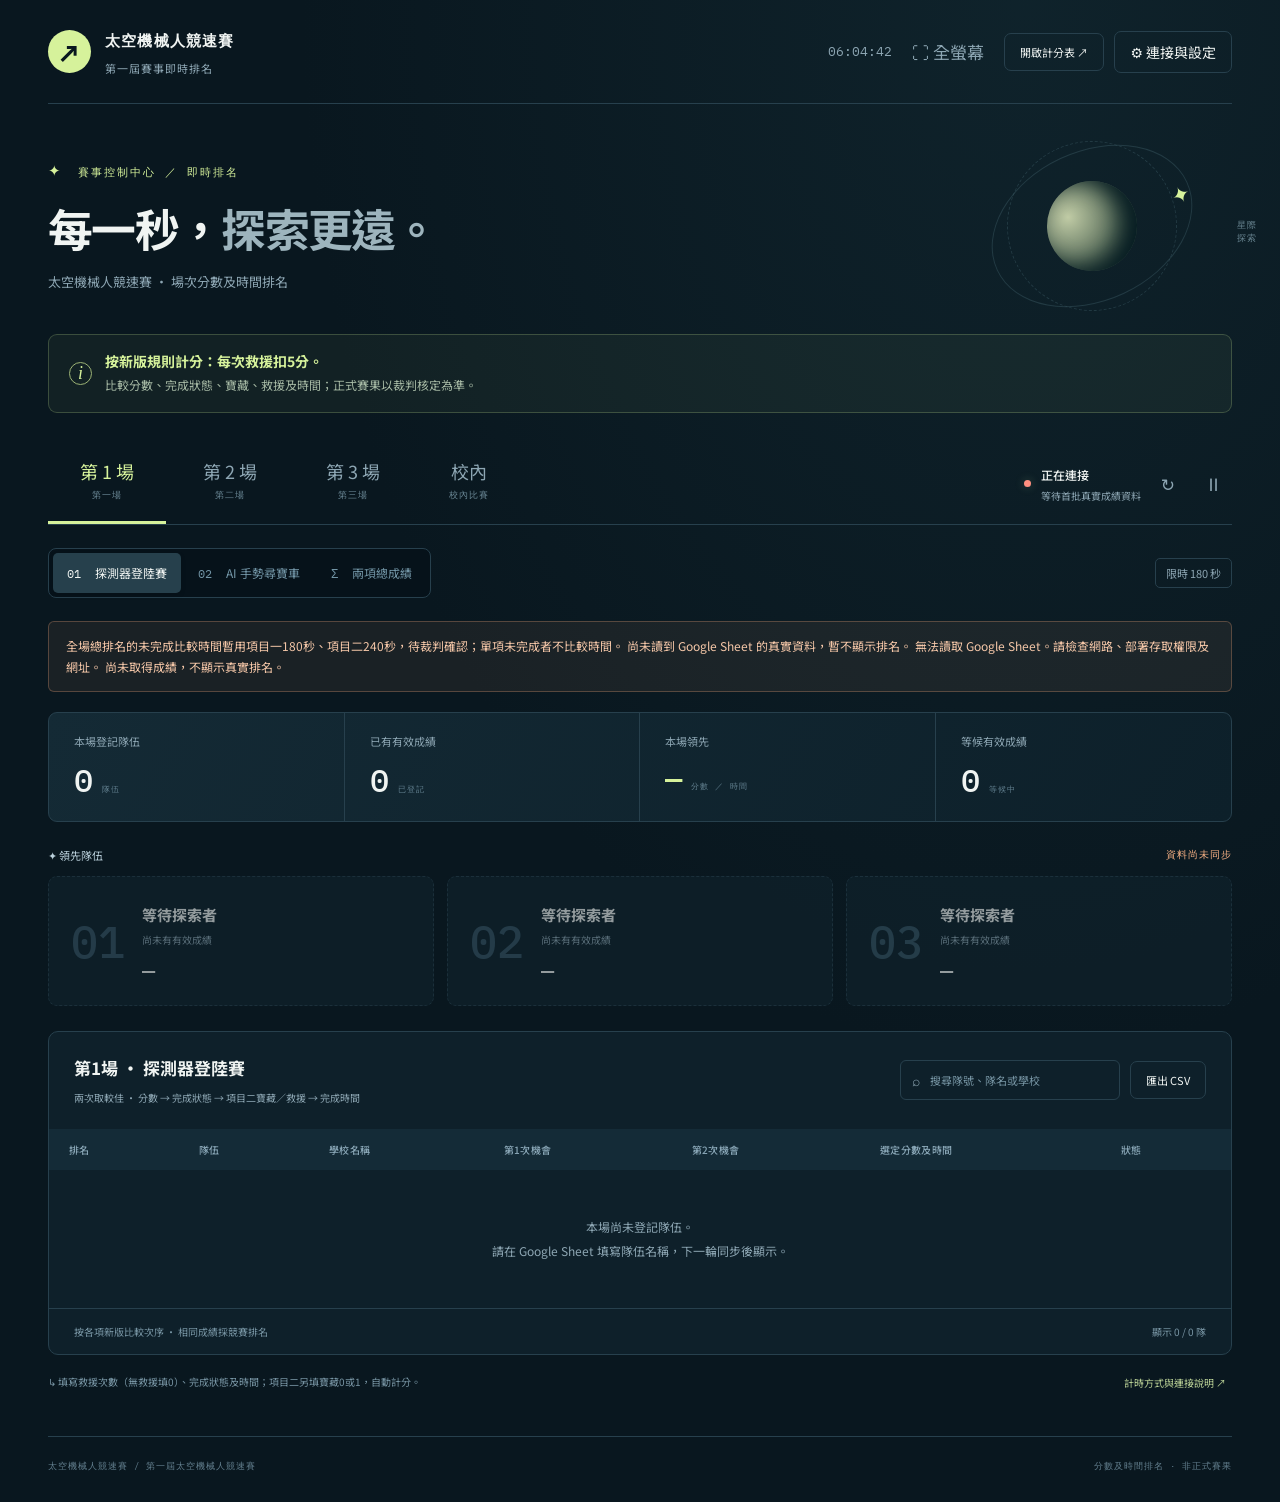
==== index.html @ 84f4c225 "修復即時成績連接，設定預設資料來源並顯示學校名稱" ====
<!doctype html><html lang="zh-Hant"><head><meta charset="utf-8"><meta name="viewport" content="width=device-width,initial-scale=1"><meta name="theme-color" content="#09171f"><title>太空機械人競速賽｜即時排名</title><meta name="description" content="第一屆太空機械人競速賽三場及校內即時分數及時間排名看板"><link rel="stylesheet" href="style.css?v=20261104-connected"></head><body>
<div class="shell"><header><a class="brand" href="./" aria-label="返回排名首頁"><span class="mark">↗</span><span>太空機械人競速賽<span class="brand-sub">第一屆賽事即時排名</span></span></a><div class="header-actions"><span id="clock"></span><button id="screen" class="icon-btn">⛶ <span>全螢幕</span></button><a class="outline sheet-link" href="https://docs.google.com/spreadsheets/d/1CsbL8KaRxxKcpNYNvPu61NqI5TOOxrXyl9O6uSXLTLI/edit" target="_blank" rel="noopener">開啟計分表 ↗</a><button id="settingsBtn" class="outline">⚙ 連接與設定</button></div></header>
<main><div class="intro"><div><div class="eyebrow"><span class="tiny-star">✦</span> 賽事控制中心 ／ 即時排名</div><h1>每一秒，<span>探索更遠。</span></h1><p>太空機械人競速賽 · 場次分數及時間排名</p></div><div class="orbit" aria-hidden="true"><div class="planet"></div><span class="satellite">✦</span><small>星際<br>探索</small></div></div>
<div class="disclaimer"><span class="info-icon">i</span><div><strong>按新版規則計分：每次救援扣5分。</strong><span>比較分數、完成狀態、寶藏、救援及時間；正式賽果以裁判核定為準。</span></div></div>
<div class="controlbar"><nav class="session-tabs" aria-label="選擇場次"><button data-session="1" class="active">第 1 場<span>第一場</span></button><button data-session="2">第 2 場<span>第二場</span></button><button data-session="3">第 3 場<span>第三場</span></button><button data-session="4">校內<span>校內比賽</span></button></nav><div class="connection"><span id="statusDot" class="dot demo"></span><div><strong id="statusText">示範模式</strong><small id="updatedText">示範資料，尚未連接 Google Sheet</small></div><button id="refresh" class="icon-btn" title="立即同步">↻</button><button id="pause" class="icon-btn" aria-label="暫停自動同步">Ⅱ</button></div></div>
<div class="eventbar"><nav class="event-tabs" aria-label="選擇項目"><button data-event="one" class="active">01 <span>探測器登陸賽</span></button><button data-event="two">02 <span>AI 手勢尋寶車</span></button><button data-event="total">Σ <span>兩項總成績</span></button></nav><span id="limitTag" class="limit">限時 180 秒</span></div>
<div id="liveMessage" class="message" role="status" aria-live="polite"></div>
<section class="stats" aria-label="場次概況"><div><small>本場登記隊伍</small><strong id="statTeams">—</strong><span>隊伍</span></div><div><small>已有有效成績</small><strong id="statFinished">—</strong><span>已登記</span></div><div><small>本場領先</small><strong id="statBest">—</strong><span>分數 ／ 時間</span></div><div><small>等候有效成績</small><strong id="statWaiting">—</strong><span>等候中</span></div></section>
<section class="leader-section"><div class="section-label"><span>✦ 領先隊伍</span><span id="modeBadge">示範資料</span></div><div id="leaders" class="leaders"></div></section>
<section class="board"><div class="board-head"><div><h2 id="boardTitle">第1場 · 分數及時間排名</h2><span id="rankingRule">每項取較佳成績 · 分數高優先，同分時間短優先</span></div><div class="table-actions"><label class="search"><span>⌕</span><input id="search" placeholder="搜尋隊號、隊名或學校" aria-label="搜尋隊伍"></label><button id="export" class="outline">匯出 CSV</button></div></div><div class="table-wrap"><table><thead id="thead"></thead><tbody id="tbody"></tbody></table></div><div class="board-foot"><span>按各項新版比較次序 · 相同成績採競賽排名</span><span id="rowCount"></span></div></section>
<div class="bottom-note"><span>↳ 填寫救援次數（無救援填0）、完成狀態及時間；項目二另填寶藏0或1，自動計分。</span><button id="howBtn">計時方式與連接說明 ↗</button></div>
</main><footer><span>太空機械人競速賽 / 第一屆太空機械人競速賽</span><span id="footerMode">示範資料 · 非正式賽果</span></footer></div>
<dialog id="settings"><div class="modal-head"><div><div class="eyebrow">資料連接</div><h2>連接你的 Google Sheet</h2></div><button id="closeSettings" class="icon-btn" aria-label="關閉">✕</button></div><p class="modal-intro">計分員只需在試算表輸入，排名頁會自動讀取。第1至3場及校內各有30個隊位，支援兩項各兩次機會。</p>
<ol class="setup-steps"><li><strong>同一份計分表，四個分頁</strong><p>「第1場」「第2場」「第3場」「校內」各有30個隊位，並附「使用說明」。點下方連結開啟計分表，再選「擴充功能 → Apps Script」，貼上以下已設定好來源的程式並儲存。<strong>現有三場資料保留；「校內」工作表已建立。更新程式後，請在「部署 → 管理部署」編輯現有部署，選新版本並部署，保留原有 /exec 網址。</strong></p><a href="https://docs.google.com/spreadsheets/d/1CsbL8KaRxxKcpNYNvPu61NqI5TOOxrXyl9O6uSXLTLI/edit" target="_blank" rel="noopener" class="text-link">開啟 Google 計分表 ↗</a>　<a href="Code.gs" download class="text-link">下載已填妥程式 Code.gs ↓</a> <button id="copyCode" class="text-link">複製程式</button></li><li><strong>部署 Google Apps Script</strong><p>選「部署 → 新增部署作業 → 網頁應用程式」；執行身分選「我」，存取權選「所有人」。複製以 <code>/exec</code> 結尾的網址。學校帳戶若禁止此權限，須先由管理員開放或改用大會允許的帳戶。</p><p class="privacy">此唯讀端點會輸出隊號、隊名及成績。只在專用表格存放可展示的賽事資料；不用公開試算表的編輯權限。</p></li><li><strong>貼上網址並連接</strong><form id="connectForm"><label for="endpoint">Apps Script 網頁應用程式網址</label><input type="url" id="endpoint" placeholder="https://script.google.com/macros/s/…/exec" required><div class="form-row"><label>自動同步間隔 <select id="interval"><option value="5">5秒</option><option value="10">10秒</option><option value="15">15秒</option><option value="30">30秒</option></select></label><button class="primary" id="connectBtn" type="submit">連接並讀取資料 ↗</button></div></form><p id="connectStatus" role="status"></p></li></ol>
<details open><summary>計分員怎樣填寫？</summary><p>每列一隊，輸入「隊伍名稱」才會顯示。每項每次填分數、時間、狀態。時間輸入 <code>1:23.45</code> 或總秒數 <code>83.45</code>，也接受 <code>1:23:45</code>（最後兩位為百分秒）。請保留時間欄的純文字格式。</p><p>每次機會的欄位已放在一起：項目一「分數（自動）、時間、救援次數、狀態」；項目二「分數（自動）、時間、救援次數、寶藏0或1、狀態」。無救援填0。兩次機會各自一組，分數自動扣除每次救援5分。學校名稱在C欄輸入；舊分數保留於隱藏欄供核對。新版限時為180／240秒。未完成的全場比較時間暫用限時，待裁判確認。</p><p>同步採定時讀取，並非逐字即時推送；正常於下一輪讀取後更新，實際延遲受 Google、網路及配額影響。斷線會保留上次資料並顯示警告。修改 Apps Script 後須更新部署版本。</p></details>
<div class="modal-bottom"><button id="demo" class="outline">切換示範資料</button><button id="copyLink" class="outline">複製帶資料來源的看板連結</button><a href="setup-guide.txt" download class="text-link">下載完整設定說明 ↓</a></div><p class="small">連接設定保存在此瀏覽器；要在另一電腦顯示相同來源，請複製看板連結。網站瀏覽權限依 GitHub Pages 設定；計分表編輯權限另外管理。</p></dialog>
<script type="module" src="app.js?v=20261104-connected"></script></body></html>
---- style.css ----
@import url('https://fonts.googleapis.com/css2?family=IBM+Plex+Mono:wght@400;500;600&family=Noto+Sans+TC:wght@400;500;600;700;800&display=swap');
:root{--bg:#09171f;--panel:#10232d;--line:#27404d;--muted:#8da6b3;--text:#f0f4f2;--lime:#d6f29b;--orange:#f7b184;--mono:'IBM Plex Mono',monospace;--sans:'Noto Sans TC',system-ui,sans-serif}*{box-sizing:border-box}body{margin:0;background:var(--bg);color:var(--text);font:14px var(--sans);background-image:radial-gradient(ellipse at 80% 0,#16303977,transparent 50%)}button,input,select{font:inherit}button,a,input,summary,select{touch-action:manipulation}button,a{transition:.18s}button{cursor:pointer}button:focus-visible,a:focus-visible,input:focus-visible,summary:focus-visible,select:focus-visible{outline:2px solid var(--lime);outline-offset:4px}button:disabled{opacity:.5;cursor:wait}button{border:0;color:inherit;background:none}a{color:inherit;text-decoration:none}.shell{max-width:1480px;margin:auto;padding:0 48px}header{height:104px;display:flex;align-items:center;justify-content:space-between;border-bottom:1px solid var(--line)}.brand{display:flex;gap:14px;align-items:center;font:600 15px var(--mono);letter-spacing:1.2px}.mark{width:43px;height:43px;border-radius:50%;background:var(--lime);color:var(--bg);display:grid;place-items:center;font-size:30px}.brand-sub{display:block;font:11px var(--sans);color:var(--muted);letter-spacing:1px;margin-top:7px}.header-actions{display:flex;align-items:center;gap:17px}#clock{font:13px var(--mono);color:var(--muted)}.outline{border:1px solid var(--line);border-radius:7px;padding:10px 15px;white-space:nowrap}.outline:hover{border-color:var(--muted);background:#ffffff08}.icon-btn{border-radius:5px;padding:7px 10px;color:var(--muted);font-size:17px}.icon-btn:hover{background:#ffffff0c;color:white}.intro{display:flex;align-items:center;justify-content:space-between;padding:42px 0 28px;min-height:230px}.eyebrow{font:11px var(--mono);letter-spacing:2px;color:var(--lime)}.tiny-star{font-size:15px;margin-right:6px}h1{font-size:clamp(30px,3.5vw,48px);letter-spacing:-1.7px;font-weight:700;margin:15px 0 12px}h1 span{color:#9db4bd}.intro p{color:var(--muted);font-size:13px;margin:0}.orbit{position:relative;width:210px;height:150px;display:grid;place-items:center;border:1px solid #41616c66;border-radius:50%;transform:rotate(-25deg);margin-right:35px}.orbit:before{content:'';position:absolute;width:168px;height:168px;border:1px dashed #41616c66;border-radius:50%}.planet{width:90px;height:90px;border-radius:50%;background:radial-gradient(circle at 30% 30%,#c0cba5,#566b59 55%,#182e2c);box-shadow:inset -12px -8px 22px #061c22}.satellite{position:absolute;right:1px;top:65px;font-size:22px;color:var(--lime)}.orbit small{position:absolute;right:-44px;bottom:-10px;font:9px var(--mono);color:#698591;transform:rotate(25deg);letter-spacing:1px}.disclaimer{display:flex;align-items:center;gap:13px;padding:16px 20px;background:#d6f29b0c;border:1px solid #d6f29b35;border-radius:9px;color:var(--lime)}.info-icon{font:italic 18px Georgia;border:1px solid #9cb375;border-radius:50%;width:23px;height:23px;text-align:center;flex-shrink:0}.disclaimer strong{font-size:14px;display:block}.disclaimer div>span{display:block;color:#a6b9a4;font-size:12px;line-height:1.8;margin-top:3px}.controlbar{display:flex;justify-content:space-between;align-items:center;margin-top:30px;border-bottom:1px solid var(--line)}.session-tabs{display:flex;gap:5px}.session-tabs button{padding:15px 32px 19px;font-size:18px;border-bottom:3px solid transparent;color:var(--muted)}.session-tabs button span{font:9px var(--mono);letter-spacing:1.1px;display:block;margin-top:5px;color:#6c8997}.session-tabs button.active{border-color:var(--lime);color:var(--lime)}.session-tabs button:hover{background:#ffffff04}.connection{display:flex;gap:10px;align-items:center}.connection strong{font-size:12px;font-weight:500}.connection small{display:block;color:var(--muted);font-size:10px;margin-top:4px}.dot{width:7px;height:7px;border-radius:50%;background:var(--lime);box-shadow:0 0 10px #c8e79d44}.dot.demo{background:var(--orange)}.dot.error{background:#ff8f80}.dot.paused{background:#8195a1}.eventbar{display:flex;align-items:center;justify-content:space-between;margin:23px 0}.event-tabs{display:flex;background:#06121a;border:1px solid var(--line);border-radius:8px;padding:4px;gap:3px}.event-tabs button{font:12px var(--mono);padding:11px 14px;border-radius:5px;color:#7295a6;white-space:nowrap}.event-tabs button span{font:12px var(--sans);margin-left:7px}.event-tabs .active{background:#26404c;color:var(--text);box-shadow:0 2px 5px #0002}.limit{color:var(--muted);font-size:11px;border:1px solid var(--line);border-radius:5px;padding:6px 10px}.message{display:none;padding:13px 17px;margin-bottom:20px;font-size:12px;line-height:1.8;border-radius:6px;background:#ffae7e12;border:1px solid #ffae7e44;color:#f5c7a8}.message.show{display:block}.stats{display:grid;grid-template-columns:repeat(4,1fr);border:1px solid var(--line);border-radius:9px;background:linear-gradient(120deg,#142a35,#0d202a);overflow:hidden}.stats>div{padding:20px 25px;position:relative;border-right:1px solid var(--line)}.stats>div:last-child{border:0}.stats small{display:block;font-size:11px;color:var(--muted)}.stats strong{display:inline-block;font:500 32px var(--mono);letter-spacing:-1px;margin-top:10px}.stats div:nth-child(3) strong{color:var(--lime);font-size:29px}.stats div>span{font:8px var(--mono);letter-spacing:1px;color:#638190;margin-left:10px}.leader-section{margin:25px 0}.section-label{display:flex;justify-content:space-between;align-items:center;margin-bottom:13px;font-size:11px;color:var(--muted)}.section-label>span:first-child{color:#bad0db}.section-label>span:last-child{font:10px var(--mono);letter-spacing:1px;color:var(--orange)}.leaders{display:grid;grid-template-columns:repeat(3,1fr);gap:13px}.leader{border:1px solid var(--line);border-radius:9px;background:#10232d;padding:20px 22px;display:flex;align-items:center;gap:17px;min-height:122px;position:relative;overflow:hidden}.leader.first{border-color:#bedb8b77;background:linear-gradient(115deg,#253a2a,#14282e)}.leader .rank-num{font:500 45px var(--mono);color:#365464;min-width:46px}.leader.first .rank-num{color:var(--lime)}.leader .info{flex:1;min-width:0}.leader small{font:9px var(--mono);color:var(--muted);letter-spacing:1px}.leader h3{font-size:15px;margin:7px 0;overflow:hidden;text-overflow:ellipsis;white-space:nowrap}.leader p{font-size:10px;color:var(--muted);margin:0;overflow:hidden;text-overflow:ellipsis;white-space:nowrap}.leader .time{font:500 22px var(--mono);margin-top:9px}.leader.first .time{color:var(--lime)}.leader.ghost{border-style:dashed;opacity:.6}.board{border:1px solid var(--line);border-radius:10px;background:#0e202a;overflow:hidden}.board-head{display:flex;justify-content:space-between;align-items:center;padding:23px 25px;gap:18px}.board-head h2{font-size:17px;margin:0 0 6px}.board-head>div>span{font-size:10px;color:var(--muted)}.table-actions{display:flex;align-items:center;gap:10px}.table-actions .outline{font-size:11px}.search{border:1px solid var(--line);border-radius:6px;padding:9px 11px;color:var(--muted);display:flex;gap:8px}.search input{background:none;border:0;outline:none;color:var(--text);width:180px;font-size:11px}.search input::placeholder{color:#7795a4}.table-wrap{overflow:auto;max-height:680px}table{width:100%;border-collapse:collapse;text-align:left;white-space:nowrap}th{font-size:10px;letter-spacing:.4px;font-weight:500;color:#89a6b6;background:#142b37;position:sticky;top:0;z-index:1;padding:13px 20px}td{padding:18px 20px;border-bottom:1px solid #233b474d;font-size:12px}tbody tr:last-child td{border-bottom:0}tbody tr:hover{background:#ffffff03}.rank-cell{font:500 17px var(--mono);color:#9ab3c1;min-width:70px}.rank-cell.top{color:var(--lime)}.team-name{font-size:13px;font-weight:500}.team-id{font:9px var(--mono);color:#7995a5;display:block;margin-top:5px}.school{color:#a3b9c3;font-size:11px}.try-time{font:13px var(--mono);display:block}.try-detail{display:block;font-size:9px;margin-top:5px;color:#7692a2}.try-detail.invalid{color:#dba48b}.best-time{font:500 20px var(--mono);letter-spacing:-.5px;color:var(--lime)}.best-tag{font-size:9px;color:#90a9b8;display:block;margin-top:5px}.wait{color:#728e9e;font-size:11px}.pill{font-size:9px;padding:4px 8px;border-radius:20px;background:#d6f29b0c;color:#c4dba3}.pill.waiting{background:#ffffff05;color:#7894a4}.board-foot{display:flex;justify-content:space-between;padding:15px 25px;border-top:1px solid var(--line);font-size:10px;color:#7895a4}.empty{text-align:center;padding:45px;color:var(--muted);line-height:2}.bottom-note{display:flex;justify-content:space-between;gap:25px;font-size:10px;line-height:1.8;color:#7895a4;padding:18px 0}.bottom-note button{color:#bcd397;white-space:nowrap;font-size:10px}footer{margin-top:25px;border-top:1px solid var(--line);padding:23px 0 30px;display:flex;justify-content:space-between;font:9px var(--mono);letter-spacing:1px;color:#637f8e}dialog{border:1px solid #38535f;border-radius:16px;background:#10232d;color:var(--text);max-width:760px;width:calc(100% - 32px);padding:30px;max-height:90vh;overflow:auto;box-shadow:0 30px 80px #0007}dialog::backdrop{background:#031017cc;backdrop-filter:blur(7px)}.modal-head{display:flex;align-items:center;justify-content:space-between}.modal-head h2{margin:9px 0 0;font-size:24px}.modal-intro{color:var(--muted);font-size:12px;line-height:1.9}.setup-steps{padding-left:25px}.setup-steps li{padding:12px 0 18px 10px}.setup-steps li::marker{color:var(--lime);font-family:var(--mono)}.setup-steps strong{font-size:14px}.setup-steps p,details p{font-size:12px;line-height:1.9;color:#b0c2cb}.text-link{color:var(--lime);font-size:11px;text-decoration:underline;text-underline-offset:4px;padding:0}.privacy{border-left:2px solid #9fa96e;padding-left:11px}code{color:var(--lime);font:11px var(--mono);background:#061923;padding:2px 5px;border-radius:3px}form label{font-size:11px;color:#a6bfca}input[type=url]{display:block;width:100%;background:#081923;border:1px solid #38535f;color:var(--text);padding:12px;margin-top:8px;border-radius:6px;font-size:12px}.form-row{display:flex;justify-content:space-between;align-items:center;gap:15px;margin-top:14px}select{background:#142f3b;color:white;border:1px solid var(--line);border-radius:4px;padding:6px;margin-left:5px}.primary{background:var(--lime);color:#14211c;padding:11px 17px;border-radius:6px;font-weight:600;font-size:12px}#connectStatus{color:var(--orange)}details{border-top:1px solid var(--line);padding-top:18px}summary{cursor:pointer;color:#c6d8e0;font-size:13px}.modal-bottom{display:flex;align-items:center;flex-wrap:wrap;gap:12px;margin-top:20px;font-size:11px}.modal-bottom .outline{font-size:11px}.small{font-size:10px;color:var(--muted);line-height:1.8;margin-top:15px}.presentation header{height:68px}.presentation .intro{display:none}.presentation .controlbar{margin-top:20px}.presentation td{padding-top:21px;padding-bottom:21px}.presentation .team-name{font-size:17px}.presentation .best-time{font-size:25px}.presentation .bottom-note,.presentation footer{display:none}
@media(min-width:1450px){.table-wrap{max-height:800px}}@media(max-width:1050px){.shell{padding:0 25px}.stats>div{padding:18px}.stats div>span{display:block;margin:6px 0 0}.leader{padding:16px;gap:10px}.leader .rank-num{font-size:32px;min-width:34px}.table-actions{gap:6px}.search input{width:140px}.session-tabs button{padding:15px 25px}#clock{display:none}.event-tabs button{padding:10px}.limit{font-size:10px}.stats strong{font-size:27px}.stats div:nth-child(3) strong{font-size:25px}}
@media(max-width:720px){.shell{padding:0 17px}header{height:83px}.brand{font-size:11px;letter-spacing:.5px;gap:9px}.brand-sub{font-size:9px}.mark{height:35px;width:35px;font-size:25px}.header-actions{gap:1px}.header-actions .outline{font-size:10px;padding:8px}.header-actions .icon-btn span{display:none}.intro{padding:30px 0 25px;min-height:180px}.intro .eyebrow{font-size:8px;letter-spacing:1px}h1{font-size:31px;letter-spacing:-1px}.orbit{width:85px;height:65px;margin-right:12px}.orbit:before{width:72px;height:72px}.planet{width:50px;height:50px}.satellite{font-size:15px;top:28px}.orbit small{display:none}.intro p{font-size:10px}.disclaimer{padding:13px;gap:10px}.disclaimer strong{font-size:12px}.disclaimer div>span{font-size:10px}.controlbar{flex-wrap:wrap;margin-top:18px;gap:14px;padding-bottom:14px}.session-tabs{width:100%;justify-content:space-between}.session-tabs button{flex:1;padding:11px 17px;font-size:16px}.session-tabs button span{font-size:8px}.connection{width:100%}.connection small{font-size:9px}.connection #refresh{margin-left:auto}.eventbar{gap:10px;align-items:flex-start;flex-direction:column;margin:18px 0}.event-tabs{width:100%}.event-tabs button{flex:1;font-size:10px;padding:10px 5px}.event-tabs button span{margin:5px 0 0;display:block;font-size:10px}.limit{align-self:flex-end}.stats{grid-template-columns:repeat(2,1fr)}.stats>div{padding:16px 18px;border-bottom:1px solid var(--line)}.stats>div:nth-child(2){border-right:0}.stats>div:nth-child(3){border-bottom:0}.stats strong{font-size:28px}.stats div>span{display:inline-block;font-size:7px;margin-left:8px}.leaders{gap:8px;grid-template-columns:1fr}.leader{min-height:90px;padding:13px 17px}.leader .info{display:grid;grid-template-columns:1fr auto;align-items:center;gap:0 10px}.leader .info small{display:none}.leader h3{margin:0;font-size:14px}.leader p{grid-row:2;margin-top:7px}.leader .time{grid-row:1/3;grid-column:2;margin:0}.leader .rank-num{font-size:30px;min-width:37px}.leader.ghost{display:none}.board-head{padding:18px 15px;display:block}.board-head h2{font-size:16px}.table-actions{margin-top:15px}.search{flex:1}.search input{width:100%}th{padding:11px 15px}td{padding:15px}.best-time{font-size:17px}.board-foot{padding:13px 15px;font-size:9px}.bottom-note{display:block;font-size:9px}.bottom-note button{margin-top:9px;padding:0}footer{display:block;font-size:8px;margin-top:5px;line-height:2}footer span{display:block}dialog{padding:22px 18px}.modal-head h2{font-size:20px}.form-row{flex-wrap:wrap}.setup-steps{padding-left:17px}.setup-steps li{padding-left:5px}}

.sheet-link{font-size:11px}.header-actions{gap:10px}@media(max-width:720px){.sheet-link{display:none}}

.try-score{font:500 17px var(--mono);display:block;margin-bottom:5px;color:#dce5dc}.try-score small,.best-score small{font:11px var(--sans);color:var(--muted)}.best-score{font:600 23px var(--mono);display:block;color:var(--lime);margin-bottom:5px}.best-time{font-size:15px;color:#b6c8d1}.leader-time{display:block;font-size:13px;color:#a9c0c9;margin-top:5px}.score-unit{font:11px var(--sans)}.stats div:nth-child(3) strong{font-size:29px}.presentation .best-score{font-size:28px}.presentation .best-time{font-size:17px}@media(max-width:720px){.leader .time{text-align:right}.leader-time{font-size:11px}.try-score{font-size:15px}.best-score{font-size:20px}}


.session-tabs{flex-wrap:wrap}.session-tabs button{flex-shrink:0}
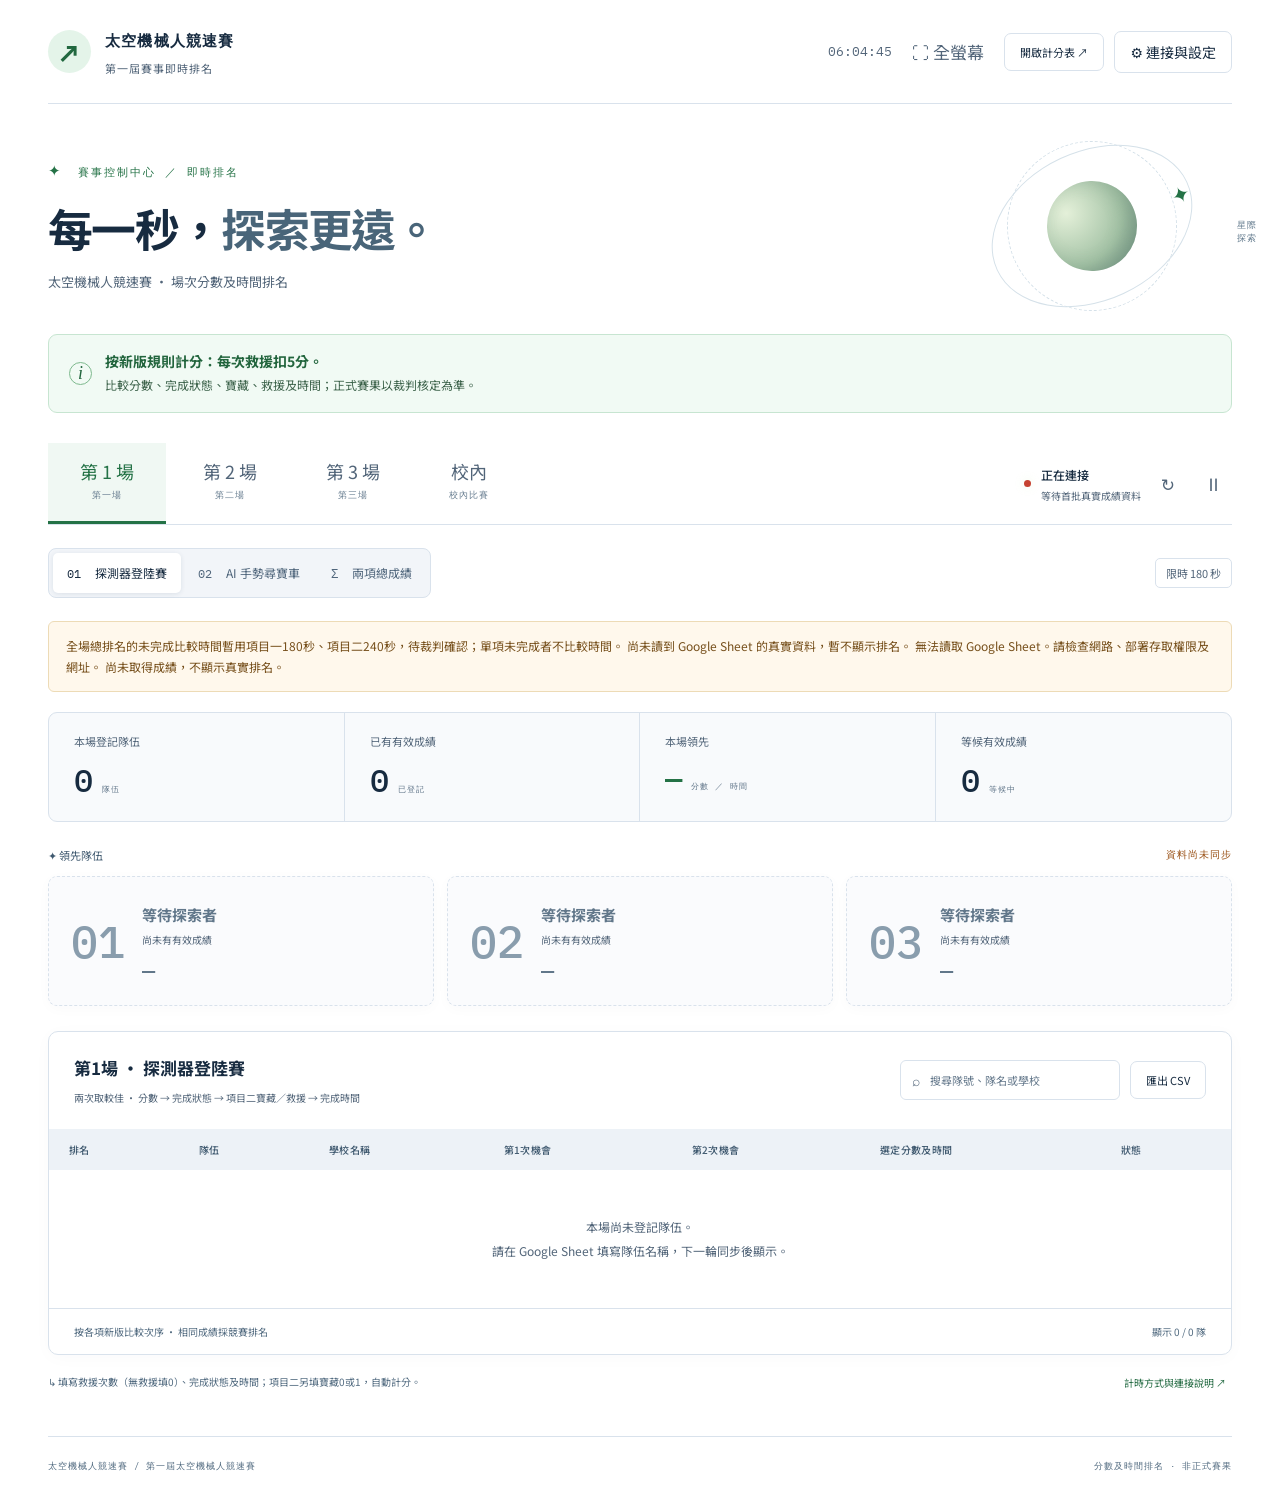
==== commit c639b524: "更新亮白主題資源版本，避免載入舊樣式" ====
--- a/index.html
+++ b/index.html
@@ -1,4 +1,4 @@
-<!doctype html><html lang="zh-Hant"><head><meta charset="utf-8"><meta name="viewport" content="width=device-width,initial-scale=1"><meta name="theme-color" content="#09171f"><title>太空機械人競速賽｜即時排名</title><meta name="description" content="第一屆太空機械人競速賽三場及校內即時分數及時間排名看板"><link rel="stylesheet" href="style.css?v=20261104-connected"></head><body>
+<!doctype html><html lang="zh-Hant"><head><meta charset="utf-8"><meta name="viewport" content="width=device-width,initial-scale=1"><meta name="theme-color" content="#09171f"><title>太空機械人競速賽｜即時排名</title><meta name="description" content="第一屆太空機械人競速賽三場及校內即時分數及時間排名看板"><link rel="stylesheet" href="style.css?v=20261104-white"></head><body>
 <div class="shell"><header><a class="brand" href="./" aria-label="返回排名首頁"><span class="mark">↗</span><span>太空機械人競速賽<span class="brand-sub">第一屆賽事即時排名</span></span></a><div class="header-actions"><span id="clock"></span><button id="screen" class="icon-btn">⛶ <span>全螢幕</span></button><a class="outline sheet-link" href="https://docs.google.com/spreadsheets/d/1CsbL8KaRxxKcpNYNvPu61NqI5TOOxrXyl9O6uSXLTLI/edit" target="_blank" rel="noopener">開啟計分表 ↗</a><button id="settingsBtn" class="outline">⚙ 連接與設定</button></div></header>
 <main><div class="intro"><div><div class="eyebrow"><span class="tiny-star">✦</span> 賽事控制中心 ／ 即時排名</div><h1>每一秒，<span>探索更遠。</span></h1><p>太空機械人競速賽 · 場次分數及時間排名</p></div><div class="orbit" aria-hidden="true"><div class="planet"></div><span class="satellite">✦</span><small>星際<br>探索</small></div></div>
 <div class="disclaimer"><span class="info-icon">i</span><div><strong>按新版規則計分：每次救援扣5分。</strong><span>比較分數、完成狀態、寶藏、救援及時間；正式賽果以裁判核定為準。</span></div></div>
@@ -14,5 +14,5 @@
 <ol class="setup-steps"><li><strong>同一份計分表，四個分頁</strong><p>「第1場」「第2場」「第3場」「校內」各有30個隊位，並附「使用說明」。點下方連結開啟計分表，再選「擴充功能 → Apps Script」，貼上以下已設定好來源的程式並儲存。<strong>現有三場資料保留；「校內」工作表已建立。更新程式後，請在「部署 → 管理部署」編輯現有部署，選新版本並部署，保留原有 /exec 網址。</strong></p><a href="https://docs.google.com/spreadsheets/d/1CsbL8KaRxxKcpNYNvPu61NqI5TOOxrXyl9O6uSXLTLI/edit" target="_blank" rel="noopener" class="text-link">開啟 Google 計分表 ↗</a>　<a href="Code.gs" download class="text-link">下載已填妥程式 Code.gs ↓</a> <button id="copyCode" class="text-link">複製程式</button></li><li><strong>部署 Google Apps Script</strong><p>選「部署 → 新增部署作業 → 網頁應用程式」；執行身分選「我」，存取權選「所有人」。複製以 <code>/exec</code> 結尾的網址。學校帳戶若禁止此權限，須先由管理員開放或改用大會允許的帳戶。</p><p class="privacy">此唯讀端點會輸出隊號、隊名及成績。只在專用表格存放可展示的賽事資料；不用公開試算表的編輯權限。</p></li><li><strong>貼上網址並連接</strong><form id="connectForm"><label for="endpoint">Apps Script 網頁應用程式網址</label><input type="url" id="endpoint" placeholder="https://script.google.com/macros/s/…/exec" required><div class="form-row"><label>自動同步間隔 <select id="interval"><option value="5">5秒</option><option value="10">10秒</option><option value="15">15秒</option><option value="30">30秒</option></select></label><button class="primary" id="connectBtn" type="submit">連接並讀取資料 ↗</button></div></form><p id="connectStatus" role="status"></p></li></ol>
 <details open><summary>計分員怎樣填寫？</summary><p>每列一隊，輸入「隊伍名稱」才會顯示。每項每次填分數、時間、狀態。時間輸入 <code>1:23.45</code> 或總秒數 <code>83.45</code>，也接受 <code>1:23:45</code>（最後兩位為百分秒）。請保留時間欄的純文字格式。</p><p>每次機會的欄位已放在一起：項目一「分數（自動）、時間、救援次數、狀態」；項目二「分數（自動）、時間、救援次數、寶藏0或1、狀態」。無救援填0。兩次機會各自一組，分數自動扣除每次救援5分。學校名稱在C欄輸入；舊分數保留於隱藏欄供核對。新版限時為180／240秒。未完成的全場比較時間暫用限時，待裁判確認。</p><p>同步採定時讀取，並非逐字即時推送；正常於下一輪讀取後更新，實際延遲受 Google、網路及配額影響。斷線會保留上次資料並顯示警告。修改 Apps Script 後須更新部署版本。</p></details>
 <div class="modal-bottom"><button id="demo" class="outline">切換示範資料</button><button id="copyLink" class="outline">複製帶資料來源的看板連結</button><a href="setup-guide.txt" download class="text-link">下載完整設定說明 ↓</a></div><p class="small">連接設定保存在此瀏覽器；要在另一電腦顯示相同來源，請複製看板連結。網站瀏覽權限依 GitHub Pages 設定；計分表編輯權限另外管理。</p></dialog>
-<script type="module" src="app.js?v=20261104-connected"></script></body></html>
+<script type="module" src="app.js?v=20261104-white"></script></body></html>
 
--- a/style.css
+++ b/style.css
@@ -1,5 +1,5 @@
 @import url('https://fonts.googleapis.com/css2?family=IBM+Plex+Mono:wght@400;500;600&family=Noto+Sans+TC:wght@400;500;600;700;800&display=swap');
-:root{--bg:#09171f;--panel:#10232d;--line:#27404d;--muted:#8da6b3;--text:#f0f4f2;--lime:#d6f29b;--orange:#f7b184;--mono:'IBM Plex Mono',monospace;--sans:'Noto Sans TC',system-ui,sans-serif}*{box-sizing:border-box}body{margin:0;background:var(--bg);color:var(--text);font:14px var(--sans);background-image:radial-gradient(ellipse at 80% 0,#16303977,transparent 50%)}button,input,select{font:inherit}button,a,input,summary,select{touch-action:manipulation}button,a{transition:.18s}button{cursor:pointer}button:focus-visible,a:focus-visible,input:focus-visible,summary:focus-visible,select:focus-visible{outline:2px solid var(--lime);outline-offset:4px}button:disabled{opacity:.5;cursor:wait}button{border:0;color:inherit;background:none}a{color:inherit;text-decoration:none}.shell{max-width:1480px;margin:auto;padding:0 48px}header{height:104px;display:flex;align-items:center;justify-content:space-between;border-bottom:1px solid var(--line)}.brand{display:flex;gap:14px;align-items:center;font:600 15px var(--mono);letter-spacing:1.2px}.mark{width:43px;height:43px;border-radius:50%;background:var(--lime);color:var(--bg);display:grid;place-items:center;font-size:30px}.brand-sub{display:block;font:11px var(--sans);color:var(--muted);letter-spacing:1px;margin-top:7px}.header-actions{display:flex;align-items:center;gap:17px}#clock{font:13px var(--mono);color:var(--muted)}.outline{border:1px solid var(--line);border-radius:7px;padding:10px 15px;white-space:nowrap}.outline:hover{border-color:var(--muted);background:#ffffff08}.icon-btn{border-radius:5px;padding:7px 10px;color:var(--muted);font-size:17px}.icon-btn:hover{background:#ffffff0c;color:white}.intro{display:flex;align-items:center;justify-content:space-between;padding:42px 0 28px;min-height:230px}.eyebrow{font:11px var(--mono);letter-spacing:2px;color:var(--lime)}.tiny-star{font-size:15px;margin-right:6px}h1{font-size:clamp(30px,3.5vw,48px);letter-spacing:-1.7px;font-weight:700;margin:15px 0 12px}h1 span{color:#9db4bd}.intro p{color:var(--muted);font-size:13px;margin:0}.orbit{position:relative;width:210px;height:150px;display:grid;place-items:center;border:1px solid #41616c66;border-radius:50%;transform:rotate(-25deg);margin-right:35px}.orbit:before{content:'';position:absolute;width:168px;height:168px;border:1px dashed #41616c66;border-radius:50%}.planet{width:90px;height:90px;border-radius:50%;background:radial-gradient(circle at 30% 30%,#c0cba5,#566b59 55%,#182e2c);box-shadow:inset -12px -8px 22px #061c22}.satellite{position:absolute;right:1px;top:65px;font-size:22px;color:var(--lime)}.orbit small{position:absolute;right:-44px;bottom:-10px;font:9px var(--mono);color:#698591;transform:rotate(25deg);letter-spacing:1px}.disclaimer{display:flex;align-items:center;gap:13px;padding:16px 20px;background:#d6f29b0c;border:1px solid #d6f29b35;border-radius:9px;color:var(--lime)}.info-icon{font:italic 18px Georgia;border:1px solid #9cb375;border-radius:50%;width:23px;height:23px;text-align:center;flex-shrink:0}.disclaimer strong{font-size:14px;display:block}.disclaimer div>span{display:block;color:#a6b9a4;font-size:12px;line-height:1.8;margin-top:3px}.controlbar{display:flex;justify-content:space-between;align-items:center;margin-top:30px;border-bottom:1px solid var(--line)}.session-tabs{display:flex;gap:5px}.session-tabs button{padding:15px 32px 19px;font-size:18px;border-bottom:3px solid transparent;color:var(--muted)}.session-tabs button span{font:9px var(--mono);letter-spacing:1.1px;display:block;margin-top:5px;color:#6c8997}.session-tabs button.active{border-color:var(--lime);color:var(--lime)}.session-tabs button:hover{background:#ffffff04}.connection{display:flex;gap:10px;align-items:center}.connection strong{font-size:12px;font-weight:500}.connection small{display:block;color:var(--muted);font-size:10px;margin-top:4px}.dot{width:7px;height:7px;border-radius:50%;background:var(--lime);box-shadow:0 0 10px #c8e79d44}.dot.demo{background:var(--orange)}.dot.error{background:#ff8f80}.dot.paused{background:#8195a1}.eventbar{display:flex;align-items:center;justify-content:space-between;margin:23px 0}.event-tabs{display:flex;background:#06121a;border:1px solid var(--line);border-radius:8px;padding:4px;gap:3px}.event-tabs button{font:12px var(--mono);padding:11px 14px;border-radius:5px;color:#7295a6;white-space:nowrap}.event-tabs button span{font:12px var(--sans);margin-left:7px}.event-tabs .active{background:#26404c;color:var(--text);box-shadow:0 2px 5px #0002}.limit{color:var(--muted);font-size:11px;border:1px solid var(--line);border-radius:5px;padding:6px 10px}.message{display:none;padding:13px 17px;margin-bottom:20px;font-size:12px;line-height:1.8;border-radius:6px;background:#ffae7e12;border:1px solid #ffae7e44;color:#f5c7a8}.message.show{display:block}.stats{display:grid;grid-template-columns:repeat(4,1fr);border:1px solid var(--line);border-radius:9px;background:linear-gradient(120deg,#142a35,#0d202a);overflow:hidden}.stats>div{padding:20px 25px;position:relative;border-right:1px solid var(--line)}.stats>div:last-child{border:0}.stats small{display:block;font-size:11px;color:var(--muted)}.stats strong{display:inline-block;font:500 32px var(--mono);letter-spacing:-1px;margin-top:10px}.stats div:nth-child(3) strong{color:var(--lime);font-size:29px}.stats div>span{font:8px var(--mono);letter-spacing:1px;color:#638190;margin-left:10px}.leader-section{margin:25px 0}.section-label{display:flex;justify-content:space-between;align-items:center;margin-bottom:13px;font-size:11px;color:var(--muted)}.section-label>span:first-child{color:#bad0db}.section-label>span:last-child{font:10px var(--mono);letter-spacing:1px;color:var(--orange)}.leaders{display:grid;grid-template-columns:repeat(3,1fr);gap:13px}.leader{border:1px solid var(--line);border-radius:9px;background:#10232d;padding:20px 22px;display:flex;align-items:center;gap:17px;min-height:122px;position:relative;overflow:hidden}.leader.first{border-color:#bedb8b77;background:linear-gradient(115deg,#253a2a,#14282e)}.leader .rank-num{font:500 45px var(--mono);color:#365464;min-width:46px}.leader.first .rank-num{color:var(--lime)}.leader .info{flex:1;min-width:0}.leader small{font:9px var(--mono);color:var(--muted);letter-spacing:1px}.leader h3{font-size:15px;margin:7px 0;overflow:hidden;text-overflow:ellipsis;white-space:nowrap}.leader p{font-size:10px;color:var(--muted);margin:0;overflow:hidden;text-overflow:ellipsis;white-space:nowrap}.leader .time{font:500 22px var(--mono);margin-top:9px}.leader.first .time{color:var(--lime)}.leader.ghost{border-style:dashed;opacity:.6}.board{border:1px solid var(--line);border-radius:10px;background:#0e202a;overflow:hidden}.board-head{display:flex;justify-content:space-between;align-items:center;padding:23px 25px;gap:18px}.board-head h2{font-size:17px;margin:0 0 6px}.board-head>div>span{font-size:10px;color:var(--muted)}.table-actions{display:flex;align-items:center;gap:10px}.table-actions .outline{font-size:11px}.search{border:1px solid var(--line);border-radius:6px;padding:9px 11px;color:var(--muted);display:flex;gap:8px}.search input{background:none;border:0;outline:none;color:var(--text);width:180px;font-size:11px}.search input::placeholder{color:#7795a4}.table-wrap{overflow:auto;max-height:680px}table{width:100%;border-collapse:collapse;text-align:left;white-space:nowrap}th{font-size:10px;letter-spacing:.4px;font-weight:500;color:#89a6b6;background:#142b37;position:sticky;top:0;z-index:1;padding:13px 20px}td{padding:18px 20px;border-bottom:1px solid #233b474d;font-size:12px}tbody tr:last-child td{border-bottom:0}tbody tr:hover{background:#ffffff03}.rank-cell{font:500 17px var(--mono);color:#9ab3c1;min-width:70px}.rank-cell.top{color:var(--lime)}.team-name{font-size:13px;font-weight:500}.team-id{font:9px var(--mono);color:#7995a5;display:block;margin-top:5px}.school{color:#a3b9c3;font-size:11px}.try-time{font:13px var(--mono);display:block}.try-detail{display:block;font-size:9px;margin-top:5px;color:#7692a2}.try-detail.invalid{color:#dba48b}.best-time{font:500 20px var(--mono);letter-spacing:-.5px;color:var(--lime)}.best-tag{font-size:9px;color:#90a9b8;display:block;margin-top:5px}.wait{color:#728e9e;font-size:11px}.pill{font-size:9px;padding:4px 8px;border-radius:20px;background:#d6f29b0c;color:#c4dba3}.pill.waiting{background:#ffffff05;color:#7894a4}.board-foot{display:flex;justify-content:space-between;padding:15px 25px;border-top:1px solid var(--line);font-size:10px;color:#7895a4}.empty{text-align:center;padding:45px;color:var(--muted);line-height:2}.bottom-note{display:flex;justify-content:space-between;gap:25px;font-size:10px;line-height:1.8;color:#7895a4;padding:18px 0}.bottom-note button{color:#bcd397;white-space:nowrap;font-size:10px}footer{margin-top:25px;border-top:1px solid var(--line);padding:23px 0 30px;display:flex;justify-content:space-between;font:9px var(--mono);letter-spacing:1px;color:#637f8e}dialog{border:1px solid #38535f;border-radius:16px;background:#10232d;color:var(--text);max-width:760px;width:calc(100% - 32px);padding:30px;max-height:90vh;overflow:auto;box-shadow:0 30px 80px #0007}dialog::backdrop{background:#031017cc;backdrop-filter:blur(7px)}.modal-head{display:flex;align-items:center;justify-content:space-between}.modal-head h2{margin:9px 0 0;font-size:24px}.modal-intro{color:var(--muted);font-size:12px;line-height:1.9}.setup-steps{padding-left:25px}.setup-steps li{padding:12px 0 18px 10px}.setup-steps li::marker{color:var(--lime);font-family:var(--mono)}.setup-steps strong{font-size:14px}.setup-steps p,details p{font-size:12px;line-height:1.9;color:#b0c2cb}.text-link{color:var(--lime);font-size:11px;text-decoration:underline;text-underline-offset:4px;padding:0}.privacy{border-left:2px solid #9fa96e;padding-left:11px}code{color:var(--lime);font:11px var(--mono);background:#061923;padding:2px 5px;border-radius:3px}form label{font-size:11px;color:#a6bfca}input[type=url]{display:block;width:100%;background:#081923;border:1px solid #38535f;color:var(--text);padding:12px;margin-top:8px;border-radius:6px;font-size:12px}.form-row{display:flex;justify-content:space-between;align-items:center;gap:15px;margin-top:14px}select{background:#142f3b;color:white;border:1px solid var(--line);border-radius:4px;padding:6px;margin-left:5px}.primary{background:var(--lime);color:#14211c;padding:11px 17px;border-radius:6px;font-weight:600;font-size:12px}#connectStatus{color:var(--orange)}details{border-top:1px solid var(--line);padding-top:18px}summary{cursor:pointer;color:#c6d8e0;font-size:13px}.modal-bottom{display:flex;align-items:center;flex-wrap:wrap;gap:12px;margin-top:20px;font-size:11px}.modal-bottom .outline{font-size:11px}.small{font-size:10px;color:var(--muted);line-height:1.8;margin-top:15px}.presentation header{height:68px}.presentation .intro{display:none}.presentation .controlbar{margin-top:20px}.presentation td{padding-top:21px;padding-bottom:21px}.presentation .team-name{font-size:17px}.presentation .best-time{font-size:25px}.presentation .bottom-note,.presentation footer{display:none}
+:root{--bg:#ffffff;--panel:#f7f9fc;--line:#d9e2ec;--muted:#526579;--text:#172b40;--lime:#247246;--orange:#995015;--mono:'IBM Plex Mono',monospace;--sans:'Noto Sans TC',system-ui,sans-serif}*{box-sizing:border-box}body{margin:0;background:var(--bg);color:var(--text);font:14px var(--sans);background-image:radial-gradient(ellipse at 80% 0,#16303977,transparent 50%)}button,input,select{font:inherit}button,a,input,summary,select{touch-action:manipulation}button,a{transition:.18s}button{cursor:pointer}button:focus-visible,a:focus-visible,input:focus-visible,summary:focus-visible,select:focus-visible{outline:2px solid var(--lime);outline-offset:4px}button:disabled{opacity:.5;cursor:wait}button{border:0;color:inherit;background:none}a{color:inherit;text-decoration:none}.shell{max-width:1480px;margin:auto;padding:0 48px}header{height:104px;display:flex;align-items:center;justify-content:space-between;border-bottom:1px solid var(--line)}.brand{display:flex;gap:14px;align-items:center;font:600 15px var(--mono);letter-spacing:1.2px}.mark{width:43px;height:43px;border-radius:50%;background:var(--lime);color:var(--bg);display:grid;place-items:center;font-size:30px}.brand-sub{display:block;font:11px var(--sans);color:var(--muted);letter-spacing:1px;margin-top:7px}.header-actions{display:flex;align-items:center;gap:17px}#clock{font:13px var(--mono);color:var(--muted)}.outline{border:1px solid var(--line);border-radius:7px;padding:10px 15px;white-space:nowrap}.outline:hover{border-color:var(--muted);background:#ffffff08}.icon-btn{border-radius:5px;padding:7px 10px;color:var(--muted);font-size:17px}.icon-btn:hover{background:#ffffff0c;color:white}.intro{display:flex;align-items:center;justify-content:space-between;padding:42px 0 28px;min-height:230px}.eyebrow{font:11px var(--mono);letter-spacing:2px;color:var(--lime)}.tiny-star{font-size:15px;margin-right:6px}h1{font-size:clamp(30px,3.5vw,48px);letter-spacing:-1.7px;font-weight:700;margin:15px 0 12px}h1 span{color:#9db4bd}.intro p{color:var(--muted);font-size:13px;margin:0}.orbit{position:relative;width:210px;height:150px;display:grid;place-items:center;border:1px solid #41616c66;border-radius:50%;transform:rotate(-25deg);margin-right:35px}.orbit:before{content:'';position:absolute;width:168px;height:168px;border:1px dashed #41616c66;border-radius:50%}.planet{width:90px;height:90px;border-radius:50%;background:radial-gradient(circle at 30% 30%,#c0cba5,#566b59 55%,#182e2c);box-shadow:inset -12px -8px 22px #061c22}.satellite{position:absolute;right:1px;top:65px;font-size:22px;color:var(--lime)}.orbit small{position:absolute;right:-44px;bottom:-10px;font:9px var(--mono);color:#698591;transform:rotate(25deg);letter-spacing:1px}.disclaimer{display:flex;align-items:center;gap:13px;padding:16px 20px;background:#d6f29b0c;border:1px solid #d6f29b35;border-radius:9px;color:var(--lime)}.info-icon{font:italic 18px Georgia;border:1px solid #9cb375;border-radius:50%;width:23px;height:23px;text-align:center;flex-shrink:0}.disclaimer strong{font-size:14px;display:block}.disclaimer div>span{display:block;color:#a6b9a4;font-size:12px;line-height:1.8;margin-top:3px}.controlbar{display:flex;justify-content:space-between;align-items:center;margin-top:30px;border-bottom:1px solid var(--line)}.session-tabs{display:flex;gap:5px}.session-tabs button{padding:15px 32px 19px;font-size:18px;border-bottom:3px solid transparent;color:var(--muted)}.session-tabs button span{font:9px var(--mono);letter-spacing:1.1px;display:block;margin-top:5px;color:#6c8997}.session-tabs button.active{border-color:var(--lime);color:var(--lime)}.session-tabs button:hover{background:#ffffff04}.connection{display:flex;gap:10px;align-items:center}.connection strong{font-size:12px;font-weight:500}.connection small{display:block;color:var(--muted);font-size:10px;margin-top:4px}.dot{width:7px;height:7px;border-radius:50%;background:var(--lime);box-shadow:0 0 10px #c8e79d44}.dot.demo{background:var(--orange)}.dot.error{background:#ff8f80}.dot.paused{background:#8195a1}.eventbar{display:flex;align-items:center;justify-content:space-between;margin:23px 0}.event-tabs{display:flex;background:#06121a;border:1px solid var(--line);border-radius:8px;padding:4px;gap:3px}.event-tabs button{font:12px var(--mono);padding:11px 14px;border-radius:5px;color:#7295a6;white-space:nowrap}.event-tabs button span{font:12px var(--sans);margin-left:7px}.event-tabs .active{background:#26404c;color:var(--text);box-shadow:0 2px 5px #0002}.limit{color:var(--muted);font-size:11px;border:1px solid var(--line);border-radius:5px;padding:6px 10px}.message{display:none;padding:13px 17px;margin-bottom:20px;font-size:12px;line-height:1.8;border-radius:6px;background:#ffae7e12;border:1px solid #ffae7e44;color:#f5c7a8}.message.show{display:block}.stats{display:grid;grid-template-columns:repeat(4,1fr);border:1px solid var(--line);border-radius:9px;background:linear-gradient(120deg,#142a35,#0d202a);overflow:hidden}.stats>div{padding:20px 25px;position:relative;border-right:1px solid var(--line)}.stats>div:last-child{border:0}.stats small{display:block;font-size:11px;color:var(--muted)}.stats strong{display:inline-block;font:500 32px var(--mono);letter-spacing:-1px;margin-top:10px}.stats div:nth-child(3) strong{color:var(--lime);font-size:29px}.stats div>span{font:8px var(--mono);letter-spacing:1px;color:#638190;margin-left:10px}.leader-section{margin:25px 0}.section-label{display:flex;justify-content:space-between;align-items:center;margin-bottom:13px;font-size:11px;color:var(--muted)}.section-label>span:first-child{color:#bad0db}.section-label>span:last-child{font:10px var(--mono);letter-spacing:1px;color:var(--orange)}.leaders{display:grid;grid-template-columns:repeat(3,1fr);gap:13px}.leader{border:1px solid var(--line);border-radius:9px;background:#10232d;padding:20px 22px;display:flex;align-items:center;gap:17px;min-height:122px;position:relative;overflow:hidden}.leader.first{border-color:#bedb8b77;background:linear-gradient(115deg,#253a2a,#14282e)}.leader .rank-num{font:500 45px var(--mono);color:#365464;min-width:46px}.leader.first .rank-num{color:var(--lime)}.leader .info{flex:1;min-width:0}.leader small{font:9px var(--mono);color:var(--muted);letter-spacing:1px}.leader h3{font-size:15px;margin:7px 0;overflow:hidden;text-overflow:ellipsis;white-space:nowrap}.leader p{font-size:10px;color:var(--muted);margin:0;overflow:hidden;text-overflow:ellipsis;white-space:nowrap}.leader .time{font:500 22px var(--mono);margin-top:9px}.leader.first .time{color:var(--lime)}.leader.ghost{border-style:dashed;opacity:.6}.board{border:1px solid var(--line);border-radius:10px;background:#0e202a;overflow:hidden}.board-head{display:flex;justify-content:space-between;align-items:center;padding:23px 25px;gap:18px}.board-head h2{font-size:17px;margin:0 0 6px}.board-head>div>span{font-size:10px;color:var(--muted)}.table-actions{display:flex;align-items:center;gap:10px}.table-actions .outline{font-size:11px}.search{border:1px solid var(--line);border-radius:6px;padding:9px 11px;color:var(--muted);display:flex;gap:8px}.search input{background:none;border:0;outline:none;color:var(--text);width:180px;font-size:11px}.search input::placeholder{color:#7795a4}.table-wrap{overflow:auto;max-height:680px}table{width:100%;border-collapse:collapse;text-align:left;white-space:nowrap}th{font-size:10px;letter-spacing:.4px;font-weight:500;color:#89a6b6;background:#142b37;position:sticky;top:0;z-index:1;padding:13px 20px}td{padding:18px 20px;border-bottom:1px solid #233b474d;font-size:12px}tbody tr:last-child td{border-bottom:0}tbody tr:hover{background:#ffffff03}.rank-cell{font:500 17px var(--mono);color:#9ab3c1;min-width:70px}.rank-cell.top{color:var(--lime)}.team-name{font-size:13px;font-weight:500}.team-id{font:9px var(--mono);color:#7995a5;display:block;margin-top:5px}.school{color:#a3b9c3;font-size:11px}.try-time{font:13px var(--mono);display:block}.try-detail{display:block;font-size:9px;margin-top:5px;color:#7692a2}.try-detail.invalid{color:#dba48b}.best-time{font:500 20px var(--mono);letter-spacing:-.5px;color:var(--lime)}.best-tag{font-size:9px;color:#90a9b8;display:block;margin-top:5px}.wait{color:#728e9e;font-size:11px}.pill{font-size:9px;padding:4px 8px;border-radius:20px;background:#d6f29b0c;color:#c4dba3}.pill.waiting{background:#ffffff05;color:#7894a4}.board-foot{display:flex;justify-content:space-between;padding:15px 25px;border-top:1px solid var(--line);font-size:10px;color:#7895a4}.empty{text-align:center;padding:45px;color:var(--muted);line-height:2}.bottom-note{display:flex;justify-content:space-between;gap:25px;font-size:10px;line-height:1.8;color:#7895a4;padding:18px 0}.bottom-note button{color:#bcd397;white-space:nowrap;font-size:10px}footer{margin-top:25px;border-top:1px solid var(--line);padding:23px 0 30px;display:flex;justify-content:space-between;font:9px var(--mono);letter-spacing:1px;color:#637f8e}dialog{border:1px solid #38535f;border-radius:16px;background:#10232d;color:var(--text);max-width:760px;width:calc(100% - 32px);padding:30px;max-height:90vh;overflow:auto;box-shadow:0 30px 80px #0007}dialog::backdrop{background:#031017cc;backdrop-filter:blur(7px)}.modal-head{display:flex;align-items:center;justify-content:space-between}.modal-head h2{margin:9px 0 0;font-size:24px}.modal-intro{color:var(--muted);font-size:12px;line-height:1.9}.setup-steps{padding-left:25px}.setup-steps li{padding:12px 0 18px 10px}.setup-steps li::marker{color:var(--lime);font-family:var(--mono)}.setup-steps strong{font-size:14px}.setup-steps p,details p{font-size:12px;line-height:1.9;color:#b0c2cb}.text-link{color:var(--lime);font-size:11px;text-decoration:underline;text-underline-offset:4px;padding:0}.privacy{border-left:2px solid #9fa96e;padding-left:11px}code{color:var(--lime);font:11px var(--mono);background:#061923;padding:2px 5px;border-radius:3px}form label{font-size:11px;color:#a6bfca}input[type=url]{display:block;width:100%;background:#081923;border:1px solid #38535f;color:var(--text);padding:12px;margin-top:8px;border-radius:6px;font-size:12px}.form-row{display:flex;justify-content:space-between;align-items:center;gap:15px;margin-top:14px}select{background:#142f3b;color:white;border:1px solid var(--line);border-radius:4px;padding:6px;margin-left:5px}.primary{background:var(--lime);color:#14211c;padding:11px 17px;border-radius:6px;font-weight:600;font-size:12px}#connectStatus{color:var(--orange)}details{border-top:1px solid var(--line);padding-top:18px}summary{cursor:pointer;color:#c6d8e0;font-size:13px}.modal-bottom{display:flex;align-items:center;flex-wrap:wrap;gap:12px;margin-top:20px;font-size:11px}.modal-bottom .outline{font-size:11px}.small{font-size:10px;color:var(--muted);line-height:1.8;margin-top:15px}.presentation header{height:68px}.presentation .intro{display:none}.presentation .controlbar{margin-top:20px}.presentation td{padding-top:21px;padding-bottom:21px}.presentation .team-name{font-size:17px}.presentation .best-time{font-size:25px}.presentation .bottom-note,.presentation footer{display:none}
 @media(min-width:1450px){.table-wrap{max-height:800px}}@media(max-width:1050px){.shell{padding:0 25px}.stats>div{padding:18px}.stats div>span{display:block;margin:6px 0 0}.leader{padding:16px;gap:10px}.leader .rank-num{font-size:32px;min-width:34px}.table-actions{gap:6px}.search input{width:140px}.session-tabs button{padding:15px 25px}#clock{display:none}.event-tabs button{padding:10px}.limit{font-size:10px}.stats strong{font-size:27px}.stats div:nth-child(3) strong{font-size:25px}}
 @media(max-width:720px){.shell{padding:0 17px}header{height:83px}.brand{font-size:11px;letter-spacing:.5px;gap:9px}.brand-sub{font-size:9px}.mark{height:35px;width:35px;font-size:25px}.header-actions{gap:1px}.header-actions .outline{font-size:10px;padding:8px}.header-actions .icon-btn span{display:none}.intro{padding:30px 0 25px;min-height:180px}.intro .eyebrow{font-size:8px;letter-spacing:1px}h1{font-size:31px;letter-spacing:-1px}.orbit{width:85px;height:65px;margin-right:12px}.orbit:before{width:72px;height:72px}.planet{width:50px;height:50px}.satellite{font-size:15px;top:28px}.orbit small{display:none}.intro p{font-size:10px}.disclaimer{padding:13px;gap:10px}.disclaimer strong{font-size:12px}.disclaimer div>span{font-size:10px}.controlbar{flex-wrap:wrap;margin-top:18px;gap:14px;padding-bottom:14px}.session-tabs{width:100%;justify-content:space-between}.session-tabs button{flex:1;padding:11px 17px;font-size:16px}.session-tabs button span{font-size:8px}.connection{width:100%}.connection small{font-size:9px}.connection #refresh{margin-left:auto}.eventbar{gap:10px;align-items:flex-start;flex-direction:column;margin:18px 0}.event-tabs{width:100%}.event-tabs button{flex:1;font-size:10px;padding:10px 5px}.event-tabs button span{margin:5px 0 0;display:block;font-size:10px}.limit{align-self:flex-end}.stats{grid-template-columns:repeat(2,1fr)}.stats>div{padding:16px 18px;border-bottom:1px solid var(--line)}.stats>div:nth-child(2){border-right:0}.stats>div:nth-child(3){border-bottom:0}.stats strong{font-size:28px}.stats div>span{display:inline-block;font-size:7px;margin-left:8px}.leaders{gap:8px;grid-template-columns:1fr}.leader{min-height:90px;padding:13px 17px}.leader .info{display:grid;grid-template-columns:1fr auto;align-items:center;gap:0 10px}.leader .info small{display:none}.leader h3{margin:0;font-size:14px}.leader p{grid-row:2;margin-top:7px}.leader .time{grid-row:1/3;grid-column:2;margin:0}.leader .rank-num{font-size:30px;min-width:37px}.leader.ghost{display:none}.board-head{padding:18px 15px;display:block}.board-head h2{font-size:16px}.table-actions{margin-top:15px}.search{flex:1}.search input{width:100%}th{padding:11px 15px}td{padding:15px}.best-time{font-size:17px}.board-foot{padding:13px 15px;font-size:9px}.bottom-note{display:block;font-size:9px}.bottom-note button{margin-top:9px;padding:0}footer{display:block;font-size:8px;margin-top:5px;line-height:2}footer span{display:block}dialog{padding:22px 18px}.modal-head h2{font-size:20px}.form-row{flex-wrap:wrap}.setup-steps{padding-left:17px}.setup-steps li{padding-left:5px}}
 
@@ -9,3 +9,53 @@
 
 
 .session-tabs{flex-wrap:wrap}.session-tabs button{flex-shrink:0}
+
+/* Bright white theme */
+:root{color-scheme:light}
+body{background:#fff;background-image:none}
+h1 span{color:#496579}
+.mark{background:#e4f4e9;color:#21683f}
+.outline:hover,.icon-btn:hover{background:#eef3f8;color:#172b40}
+.orbit,.orbit:before{border-color:#d5e1e9}
+.planet{background:radial-gradient(circle at 30% 25%,#e4f0d9,#a3c2a5 60%,#688a7c);box-shadow:inset -8px -6px 18px #59796840}
+.orbit small{color:#61798c}
+.disclaimer{background:#f1faf4;border-color:#c7e5d1;color:#22653d}
+.disclaimer div>span{color:#3d634b}
+.info-icon{border-color:#7eb98e}
+.session-tabs button span{color:#667c8f}
+.session-tabs button:hover{background:#f3f6fa}
+.session-tabs button.active{background:#f0f8f3}
+.event-tabs{background:#f2f5f9}
+.event-tabs button{color:#50667c}
+.event-tabs .active{background:#fff;color:#172b40;box-shadow:0 1px 5px #18344b1a}
+.message{background:#fff8ec;border-color:#eddbb6;color:#77501c}
+.stats{background:#f8fafc}
+.stats div>span{color:#5e7387}
+.section-label>span:first-child{color:#405a70}
+.leader{background:#fff;box-shadow:0 3px 14px #18344b06}
+.leader.first{background:#f0f9f2;border-color:#a5cfb1}
+.leader .rank-num{color:#899dad}
+.leader.ghost{opacity:1;background:#fafbfd;color:#61778a}
+.board{background:#fff;box-shadow:0 3px 18px #18344b06}
+.search{background:#fff}
+.search input::placeholder{color:#64788b}
+th{background:#edf2f7;color:#405a70}
+td{border-color:#e5ebf1}
+tbody tr:hover{background:#f6f9fc}
+.rank-cell,.team-id,.school,.try-detail,.best-tag,.wait,.board-foot,.bottom-note,footer{color:#526b80}
+.try-detail.invalid{color:#9b4d30}
+.try-score{color:#243c50}
+.best-time,.leader-time{color:#46627b}
+.pill{background:#eaf6ee;color:#22653d}
+.pill.waiting{background:#eef2f6;color:#566e82}
+.bottom-note button{color:#246b43}
+dialog{background:#fff;border-color:#d0dbe5;box-shadow:0 24px 80px #253a5230}
+dialog::backdrop{background:#20394f65}
+.setup-steps p,details p{color:#405970}
+form label{color:#49647a}
+input[type=url],select{background:#fff;color:#172b40;border-color:#c7d3df}
+code{background:#edf6ef;color:#21623b}
+summary{color:#243c50}
+.primary{background:#247246;color:#fff}
+.dot.error{background:#c64232}
+.dot.demo{background:#aa672b}
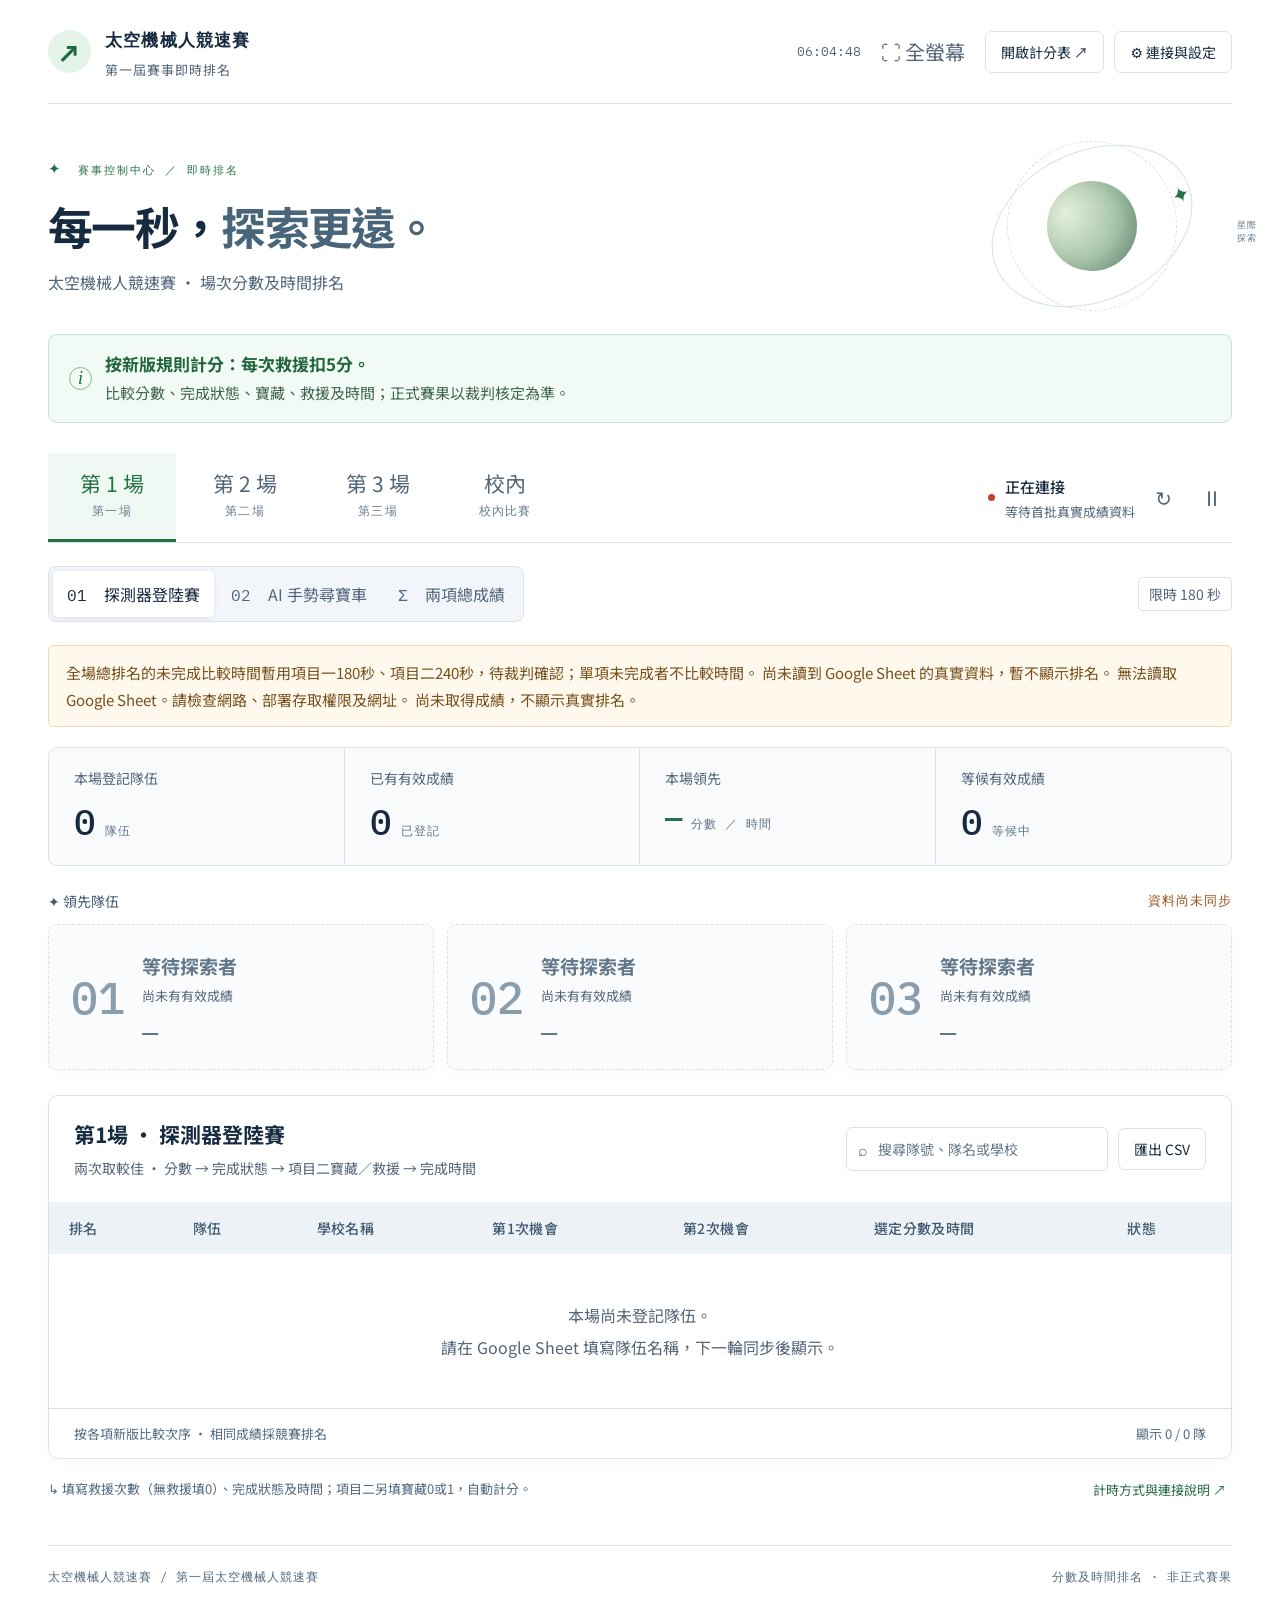
==== commit 28468d39: "隊伍只顯示隊名，放大排名表格及操作字體" ====
--- a/index.html
+++ b/index.html
@@ -1,4 +1,4 @@
-<!doctype html><html lang="zh-Hant"><head><meta charset="utf-8"><meta name="viewport" content="width=device-width,initial-scale=1"><meta name="theme-color" content="#09171f"><title>太空機械人競速賽｜即時排名</title><meta name="description" content="第一屆太空機械人競速賽三場及校內即時分數及時間排名看板"><link rel="stylesheet" href="style.css?v=20261104-white"></head><body>
+<!doctype html><html lang="zh-Hant"><head><meta charset="utf-8"><meta name="viewport" content="width=device-width,initial-scale=1"><meta name="theme-color" content="#09171f"><title>太空機械人競速賽｜即時排名</title><meta name="description" content="第一屆太空機械人競速賽三場及校內即時分數及時間排名看板"><link rel="stylesheet" href="style.css?v=20261104-large"></head><body>
 <div class="shell"><header><a class="brand" href="./" aria-label="返回排名首頁"><span class="mark">↗</span><span>太空機械人競速賽<span class="brand-sub">第一屆賽事即時排名</span></span></a><div class="header-actions"><span id="clock"></span><button id="screen" class="icon-btn">⛶ <span>全螢幕</span></button><a class="outline sheet-link" href="https://docs.google.com/spreadsheets/d/1CsbL8KaRxxKcpNYNvPu61NqI5TOOxrXyl9O6uSXLTLI/edit" target="_blank" rel="noopener">開啟計分表 ↗</a><button id="settingsBtn" class="outline">⚙ 連接與設定</button></div></header>
 <main><div class="intro"><div><div class="eyebrow"><span class="tiny-star">✦</span> 賽事控制中心 ／ 即時排名</div><h1>每一秒，<span>探索更遠。</span></h1><p>太空機械人競速賽 · 場次分數及時間排名</p></div><div class="orbit" aria-hidden="true"><div class="planet"></div><span class="satellite">✦</span><small>星際<br>探索</small></div></div>
 <div class="disclaimer"><span class="info-icon">i</span><div><strong>按新版規則計分：每次救援扣5分。</strong><span>比較分數、完成狀態、寶藏、救援及時間；正式賽果以裁判核定為準。</span></div></div>
@@ -14,5 +14,5 @@
 <ol class="setup-steps"><li><strong>同一份計分表，四個分頁</strong><p>「第1場」「第2場」「第3場」「校內」各有30個隊位，並附「使用說明」。點下方連結開啟計分表，再選「擴充功能 → Apps Script」，貼上以下已設定好來源的程式並儲存。<strong>現有三場資料保留；「校內」工作表已建立。更新程式後，請在「部署 → 管理部署」編輯現有部署，選新版本並部署，保留原有 /exec 網址。</strong></p><a href="https://docs.google.com/spreadsheets/d/1CsbL8KaRxxKcpNYNvPu61NqI5TOOxrXyl9O6uSXLTLI/edit" target="_blank" rel="noopener" class="text-link">開啟 Google 計分表 ↗</a>　<a href="Code.gs" download class="text-link">下載已填妥程式 Code.gs ↓</a> <button id="copyCode" class="text-link">複製程式</button></li><li><strong>部署 Google Apps Script</strong><p>選「部署 → 新增部署作業 → 網頁應用程式」；執行身分選「我」，存取權選「所有人」。複製以 <code>/exec</code> 結尾的網址。學校帳戶若禁止此權限，須先由管理員開放或改用大會允許的帳戶。</p><p class="privacy">此唯讀端點會輸出隊號、隊名及成績。只在專用表格存放可展示的賽事資料；不用公開試算表的編輯權限。</p></li><li><strong>貼上網址並連接</strong><form id="connectForm"><label for="endpoint">Apps Script 網頁應用程式網址</label><input type="url" id="endpoint" placeholder="https://script.google.com/macros/s/…/exec" required><div class="form-row"><label>自動同步間隔 <select id="interval"><option value="5">5秒</option><option value="10">10秒</option><option value="15">15秒</option><option value="30">30秒</option></select></label><button class="primary" id="connectBtn" type="submit">連接並讀取資料 ↗</button></div></form><p id="connectStatus" role="status"></p></li></ol>
 <details open><summary>計分員怎樣填寫？</summary><p>每列一隊，輸入「隊伍名稱」才會顯示。每項每次填分數、時間、狀態。時間輸入 <code>1:23.45</code> 或總秒數 <code>83.45</code>，也接受 <code>1:23:45</code>（最後兩位為百分秒）。請保留時間欄的純文字格式。</p><p>每次機會的欄位已放在一起：項目一「分數（自動）、時間、救援次數、狀態」；項目二「分數（自動）、時間、救援次數、寶藏0或1、狀態」。無救援填0。兩次機會各自一組，分數自動扣除每次救援5分。學校名稱在C欄輸入；舊分數保留於隱藏欄供核對。新版限時為180／240秒。未完成的全場比較時間暫用限時，待裁判確認。</p><p>同步採定時讀取，並非逐字即時推送；正常於下一輪讀取後更新，實際延遲受 Google、網路及配額影響。斷線會保留上次資料並顯示警告。修改 Apps Script 後須更新部署版本。</p></details>
 <div class="modal-bottom"><button id="demo" class="outline">切換示範資料</button><button id="copyLink" class="outline">複製帶資料來源的看板連結</button><a href="setup-guide.txt" download class="text-link">下載完整設定說明 ↓</a></div><p class="small">連接設定保存在此瀏覽器；要在另一電腦顯示相同來源，請複製看板連結。網站瀏覽權限依 GitHub Pages 設定；計分表編輯權限另外管理。</p></dialog>
-<script type="module" src="app.js?v=20261104-white"></script></body></html>
+<script type="module" src="app.js?v=20261104-large"></script></body></html>
 
--- a/style.css
+++ b/style.css
@@ -59,3 +59,48 @@
 .primary{background:#247246;color:#fff}
 .dot.error{background:#c64232}
 .dot.demo{background:#aa672b}
+
+/* Larger, readable competition display */
+body{font-size:16px}
+.brand{font-size:17px}.brand-sub{font-size:13px}
+.outline,.sheet-link{font-size:14px}.icon-btn{font-size:20px}
+.intro p{font-size:16px}
+.disclaimer strong{font-size:17px}.disclaimer div>span{font-size:15px}
+.session-tabs button{font-size:21px}.session-tabs button span{font-size:12px}
+.connection strong{font-size:15px}.connection small{font-size:13px}
+.event-tabs button,.event-tabs button span{font-size:16px}
+.limit{font-size:14px}.message{font-size:15px}
+.stats small{font-size:14px}.stats strong{font-size:36px}
+.stats div>span{font-size:12px}
+.section-label{font-size:14px}.section-label>span:last-child{font-size:13px}
+.leader h3{font-size:19px}.leader small,.leader p{font-size:13px}
+.leader .time{font-size:27px}.leader-time{font-size:16px}
+.board-head h2{font-size:21px}.board-head>div>span{font-size:14px}
+.table-actions .outline,.search input{font-size:14px}
+.search input{width:220px}
+th{font-size:14px;padding:16px 20px}
+td{font-size:16px;padding:20px}
+.team-name{font-size:18px}.team-id{font-size:13px}
+.try-score{font-size:22px}.try-time{font-size:17px}.try-detail{font-size:13px;line-height:1.7}
+.best-score{font-size:28px}.best-time{font-size:19px}.best-tag,.wait,.pill{font-size:13px}
+.try-score small,.best-score small{font-size:14px}
+.board-foot,.bottom-note,.bottom-note button{font-size:13px}
+footer{font-size:12px}
+.setup-steps p,details p,.modal-intro{font-size:15px}
+.setup-steps strong{font-size:17px}.text-link,form label,input[type=url],.primary,summary{font-size:15px}
+.small{font-size:13px}
+@media(max-width:720px){
+ body{font-size:15px}.brand{font-size:13px}.brand-sub{font-size:11px}
+ .intro p{font-size:13px}.disclaimer strong{font-size:15px}.disclaimer div>span{font-size:13px}
+ .session-tabs button{font-size:18px}.session-tabs button span{font-size:11px}
+ .event-tabs button,.event-tabs button span{font-size:13px}
+ .connection small{font-size:12px}.message{font-size:14px}
+ .stats small{font-size:13px}.stats div>span{font-size:11px}
+ .leader h3{font-size:18px}.leader p{font-size:12px}
+ .board-head h2{font-size:18px}.search input{width:100%;font-size:14px}
+ th{font-size:13px}td{font-size:15px}
+ .team-name{font-size:17px}.team-id{font-size:12px}
+ .try-score{font-size:20px}.try-time{font-size:16px}.try-detail{font-size:12px}
+ .best-score{font-size:25px}.best-time{font-size:17px}.best-tag,.pill{font-size:12px}
+ .board-foot,.bottom-note,.bottom-note button{font-size:12px}
+}
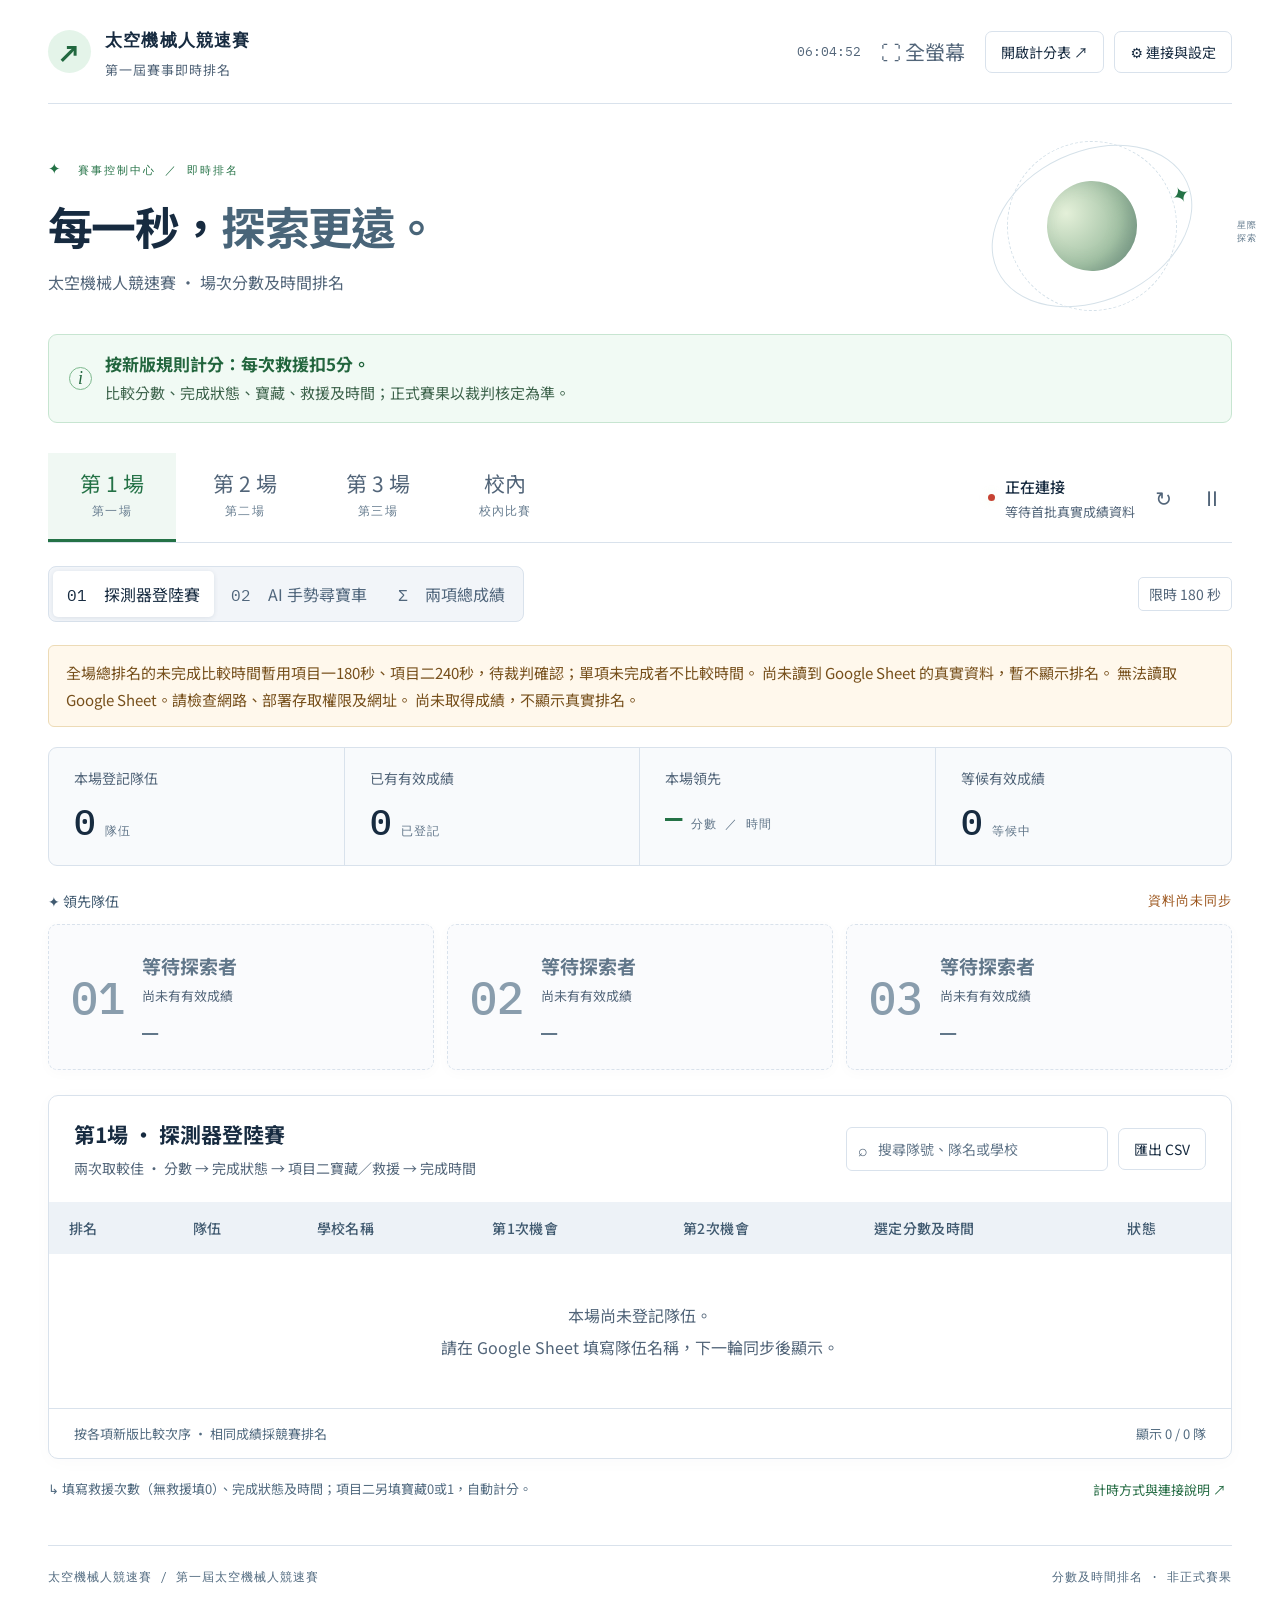
==== commit ff3cc28f: "校內成績頁加入密碼驗證入口" ====
--- a/index.html
+++ b/index.html
@@ -14,5 +14,5 @@
 <ol class="setup-steps"><li><strong>同一份計分表，四個分頁</strong><p>「第1場」「第2場」「第3場」「校內」各有30個隊位，並附「使用說明」。點下方連結開啟計分表，再選「擴充功能 → Apps Script」，貼上以下已設定好來源的程式並儲存。<strong>現有三場資料保留；「校內」工作表已建立。更新程式後，請在「部署 → 管理部署」編輯現有部署，選新版本並部署，保留原有 /exec 網址。</strong></p><a href="https://docs.google.com/spreadsheets/d/1CsbL8KaRxxKcpNYNvPu61NqI5TOOxrXyl9O6uSXLTLI/edit" target="_blank" rel="noopener" class="text-link">開啟 Google 計分表 ↗</a>　<a href="Code.gs" download class="text-link">下載已填妥程式 Code.gs ↓</a> <button id="copyCode" class="text-link">複製程式</button></li><li><strong>部署 Google Apps Script</strong><p>選「部署 → 新增部署作業 → 網頁應用程式」；執行身分選「我」，存取權選「所有人」。複製以 <code>/exec</code> 結尾的網址。學校帳戶若禁止此權限，須先由管理員開放或改用大會允許的帳戶。</p><p class="privacy">此唯讀端點會輸出隊號、隊名及成績。只在專用表格存放可展示的賽事資料；不用公開試算表的編輯權限。</p></li><li><strong>貼上網址並連接</strong><form id="connectForm"><label for="endpoint">Apps Script 網頁應用程式網址</label><input type="url" id="endpoint" placeholder="https://script.google.com/macros/s/…/exec" required><div class="form-row"><label>自動同步間隔 <select id="interval"><option value="5">5秒</option><option value="10">10秒</option><option value="15">15秒</option><option value="30">30秒</option></select></label><button class="primary" id="connectBtn" type="submit">連接並讀取資料 ↗</button></div></form><p id="connectStatus" role="status"></p></li></ol>
 <details open><summary>計分員怎樣填寫？</summary><p>每列一隊，輸入「隊伍名稱」才會顯示。每項每次填分數、時間、狀態。時間輸入 <code>1:23.45</code> 或總秒數 <code>83.45</code>，也接受 <code>1:23:45</code>（最後兩位為百分秒）。請保留時間欄的純文字格式。</p><p>每次機會的欄位已放在一起：項目一「分數（自動）、時間、救援次數、狀態」；項目二「分數（自動）、時間、救援次數、寶藏0或1、狀態」。無救援填0。兩次機會各自一組，分數自動扣除每次救援5分。學校名稱在C欄輸入；舊分數保留於隱藏欄供核對。新版限時為180／240秒。未完成的全場比較時間暫用限時，待裁判確認。</p><p>同步採定時讀取，並非逐字即時推送；正常於下一輪讀取後更新，實際延遲受 Google、網路及配額影響。斷線會保留上次資料並顯示警告。修改 Apps Script 後須更新部署版本。</p></details>
 <div class="modal-bottom"><button id="demo" class="outline">切換示範資料</button><button id="copyLink" class="outline">複製帶資料來源的看板連結</button><a href="setup-guide.txt" download class="text-link">下載完整設定說明 ↓</a></div><p class="small">連接設定保存在此瀏覽器；要在另一電腦顯示相同來源，請複製看板連結。網站瀏覽權限依 GitHub Pages 設定；計分表編輯權限另外管理。</p></dialog>
-<script type="module" src="app.js?v=20261104-large"></script></body></html>
+<script type="module" src="app.js?v=20261104-school-lock"></script><dialog id="schoolAccess" aria-labelledby="schoolTitle"><div class="modal-head"><h2 id="schoolTitle">校內比賽</h2><button id="schoolCancel" type="button" class="outline">取消</button></div><p>請輸入密碼以查看校內成績。</p><form id="schoolForm"><label for="schoolPassword">訪問密碼</label><input id="schoolPassword" name="password" type="password" autocomplete="current-password" required style="display:block;width:100%;padding:12px;margin:12px 0;border:1px solid #bccbd7;border-radius:6px;font-size:18px"><button id="schoolSubmit" class="primary" type="submit">解鎖校內比賽</button><p id="schoolError" role="status" aria-live="polite"></p></form><p class="small">驗證於本頁暫時有效；重新載入頁面需再次輸入。</p></dialog></body></html>
 
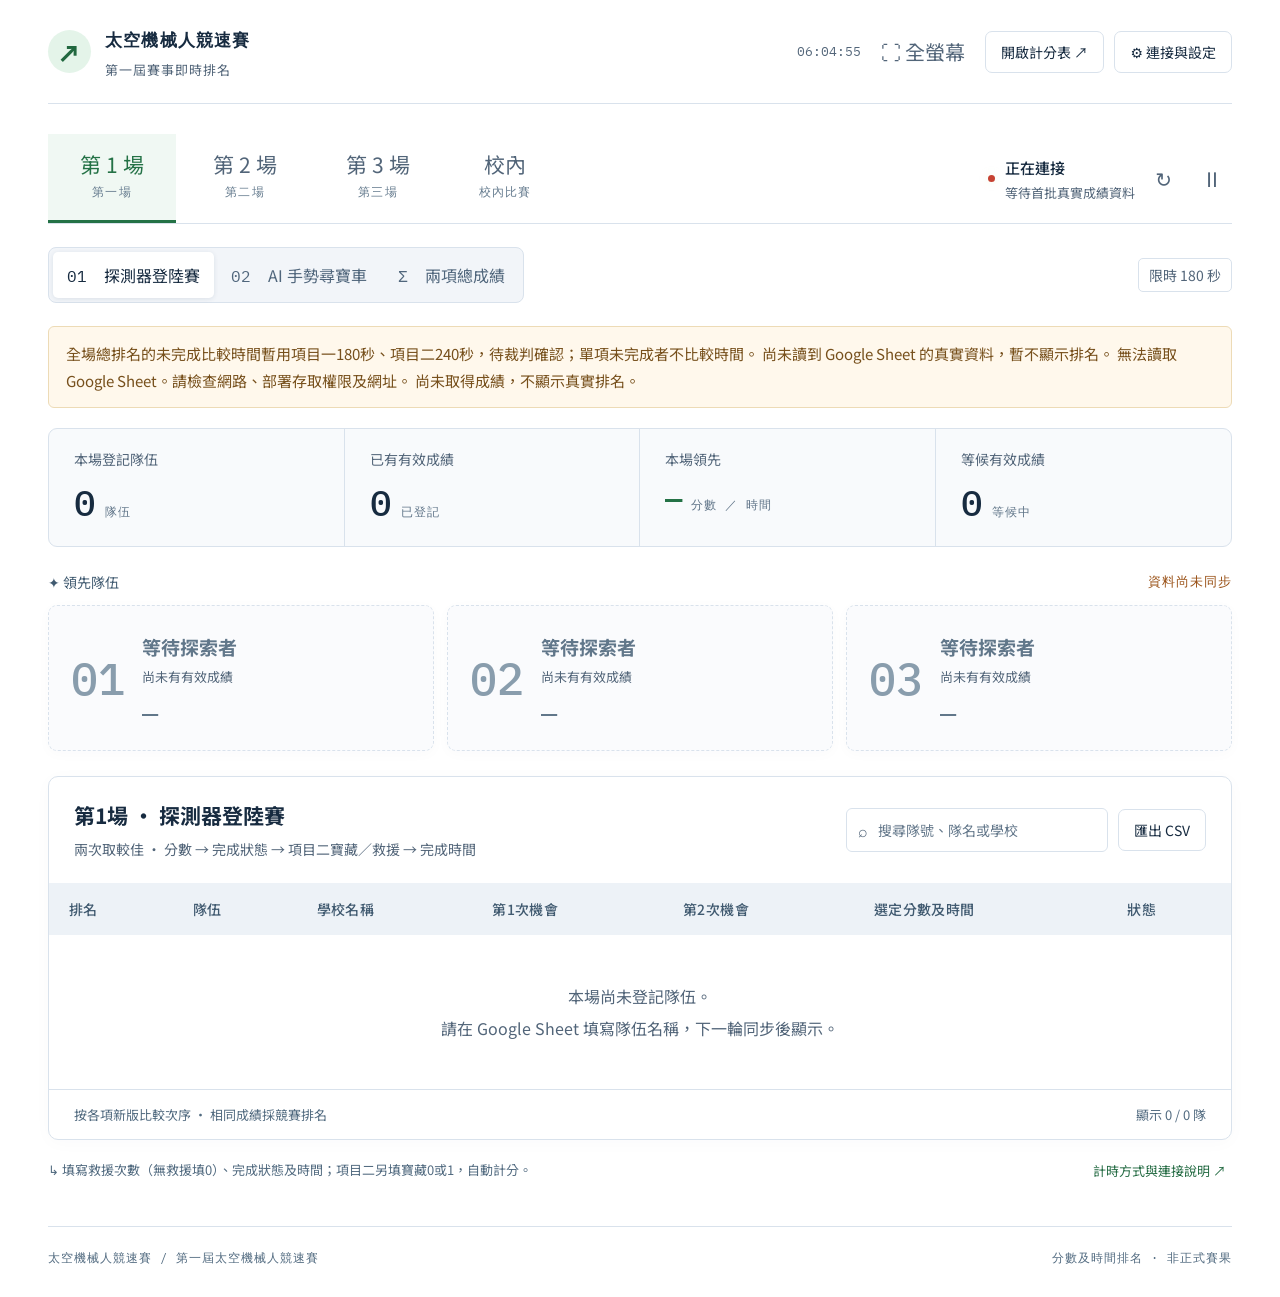
==== commit b2de832d: "移除頁首標語、星球裝飾及規則提示區" ====
--- a/index.html
+++ b/index.html
@@ -1,7 +1,6 @@
 <!doctype html><html lang="zh-Hant"><head><meta charset="utf-8"><meta name="viewport" content="width=device-width,initial-scale=1"><meta name="theme-color" content="#09171f"><title>太空機械人競速賽｜即時排名</title><meta name="description" content="第一屆太空機械人競速賽三場及校內即時分數及時間排名看板"><link rel="stylesheet" href="style.css?v=20261104-large"></head><body>
 <div class="shell"><header><a class="brand" href="./" aria-label="返回排名首頁"><span class="mark">↗</span><span>太空機械人競速賽<span class="brand-sub">第一屆賽事即時排名</span></span></a><div class="header-actions"><span id="clock"></span><button id="screen" class="icon-btn">⛶ <span>全螢幕</span></button><a class="outline sheet-link" href="https://docs.google.com/spreadsheets/d/1CsbL8KaRxxKcpNYNvPu61NqI5TOOxrXyl9O6uSXLTLI/edit" target="_blank" rel="noopener">開啟計分表 ↗</a><button id="settingsBtn" class="outline">⚙ 連接與設定</button></div></header>
-<main><div class="intro"><div><div class="eyebrow"><span class="tiny-star">✦</span> 賽事控制中心 ／ 即時排名</div><h1>每一秒，<span>探索更遠。</span></h1><p>太空機械人競速賽 · 場次分數及時間排名</p></div><div class="orbit" aria-hidden="true"><div class="planet"></div><span class="satellite">✦</span><small>星際<br>探索</small></div></div>
-<div class="disclaimer"><span class="info-icon">i</span><div><strong>按新版規則計分：每次救援扣5分。</strong><span>比較分數、完成狀態、寶藏、救援及時間；正式賽果以裁判核定為準。</span></div></div>
+<main>
 <div class="controlbar"><nav class="session-tabs" aria-label="選擇場次"><button data-session="1" class="active">第 1 場<span>第一場</span></button><button data-session="2">第 2 場<span>第二場</span></button><button data-session="3">第 3 場<span>第三場</span></button><button data-session="4">校內<span>校內比賽</span></button></nav><div class="connection"><span id="statusDot" class="dot demo"></span><div><strong id="statusText">示範模式</strong><small id="updatedText">示範資料，尚未連接 Google Sheet</small></div><button id="refresh" class="icon-btn" title="立即同步">↻</button><button id="pause" class="icon-btn" aria-label="暫停自動同步">Ⅱ</button></div></div>
 <div class="eventbar"><nav class="event-tabs" aria-label="選擇項目"><button data-event="one" class="active">01 <span>探測器登陸賽</span></button><button data-event="two">02 <span>AI 手勢尋寶車</span></button><button data-event="total">Σ <span>兩項總成績</span></button></nav><span id="limitTag" class="limit">限時 180 秒</span></div>
 <div id="liveMessage" class="message" role="status" aria-live="polite"></div>
@@ -15,4 +14,3 @@
 <details open><summary>計分員怎樣填寫？</summary><p>每列一隊，輸入「隊伍名稱」才會顯示。每項每次填分數、時間、狀態。時間輸入 <code>1:23.45</code> 或總秒數 <code>83.45</code>，也接受 <code>1:23:45</code>（最後兩位為百分秒）。請保留時間欄的純文字格式。</p><p>每次機會的欄位已放在一起：項目一「分數（自動）、時間、救援次數、狀態」；項目二「分數（自動）、時間、救援次數、寶藏0或1、狀態」。無救援填0。兩次機會各自一組，分數自動扣除每次救援5分。學校名稱在C欄輸入；舊分數保留於隱藏欄供核對。新版限時為180／240秒。未完成的全場比較時間暫用限時，待裁判確認。</p><p>同步採定時讀取，並非逐字即時推送；正常於下一輪讀取後更新，實際延遲受 Google、網路及配額影響。斷線會保留上次資料並顯示警告。修改 Apps Script 後須更新部署版本。</p></details>
 <div class="modal-bottom"><button id="demo" class="outline">切換示範資料</button><button id="copyLink" class="outline">複製帶資料來源的看板連結</button><a href="setup-guide.txt" download class="text-link">下載完整設定說明 ↓</a></div><p class="small">連接設定保存在此瀏覽器；要在另一電腦顯示相同來源，請複製看板連結。網站瀏覽權限依 GitHub Pages 設定；計分表編輯權限另外管理。</p></dialog>
 <script type="module" src="app.js?v=20261104-school-lock"></script><dialog id="schoolAccess" aria-labelledby="schoolTitle"><div class="modal-head"><h2 id="schoolTitle">校內比賽</h2><button id="schoolCancel" type="button" class="outline">取消</button></div><p>請輸入密碼以查看校內成績。</p><form id="schoolForm"><label for="schoolPassword">訪問密碼</label><input id="schoolPassword" name="password" type="password" autocomplete="current-password" required style="display:block;width:100%;padding:12px;margin:12px 0;border:1px solid #bccbd7;border-radius:6px;font-size:18px"><button id="schoolSubmit" class="primary" type="submit">解鎖校內比賽</button><p id="schoolError" role="status" aria-live="polite"></p></form><p class="small">驗證於本頁暫時有效；重新載入頁面需再次輸入。</p></dialog></body></html>
-
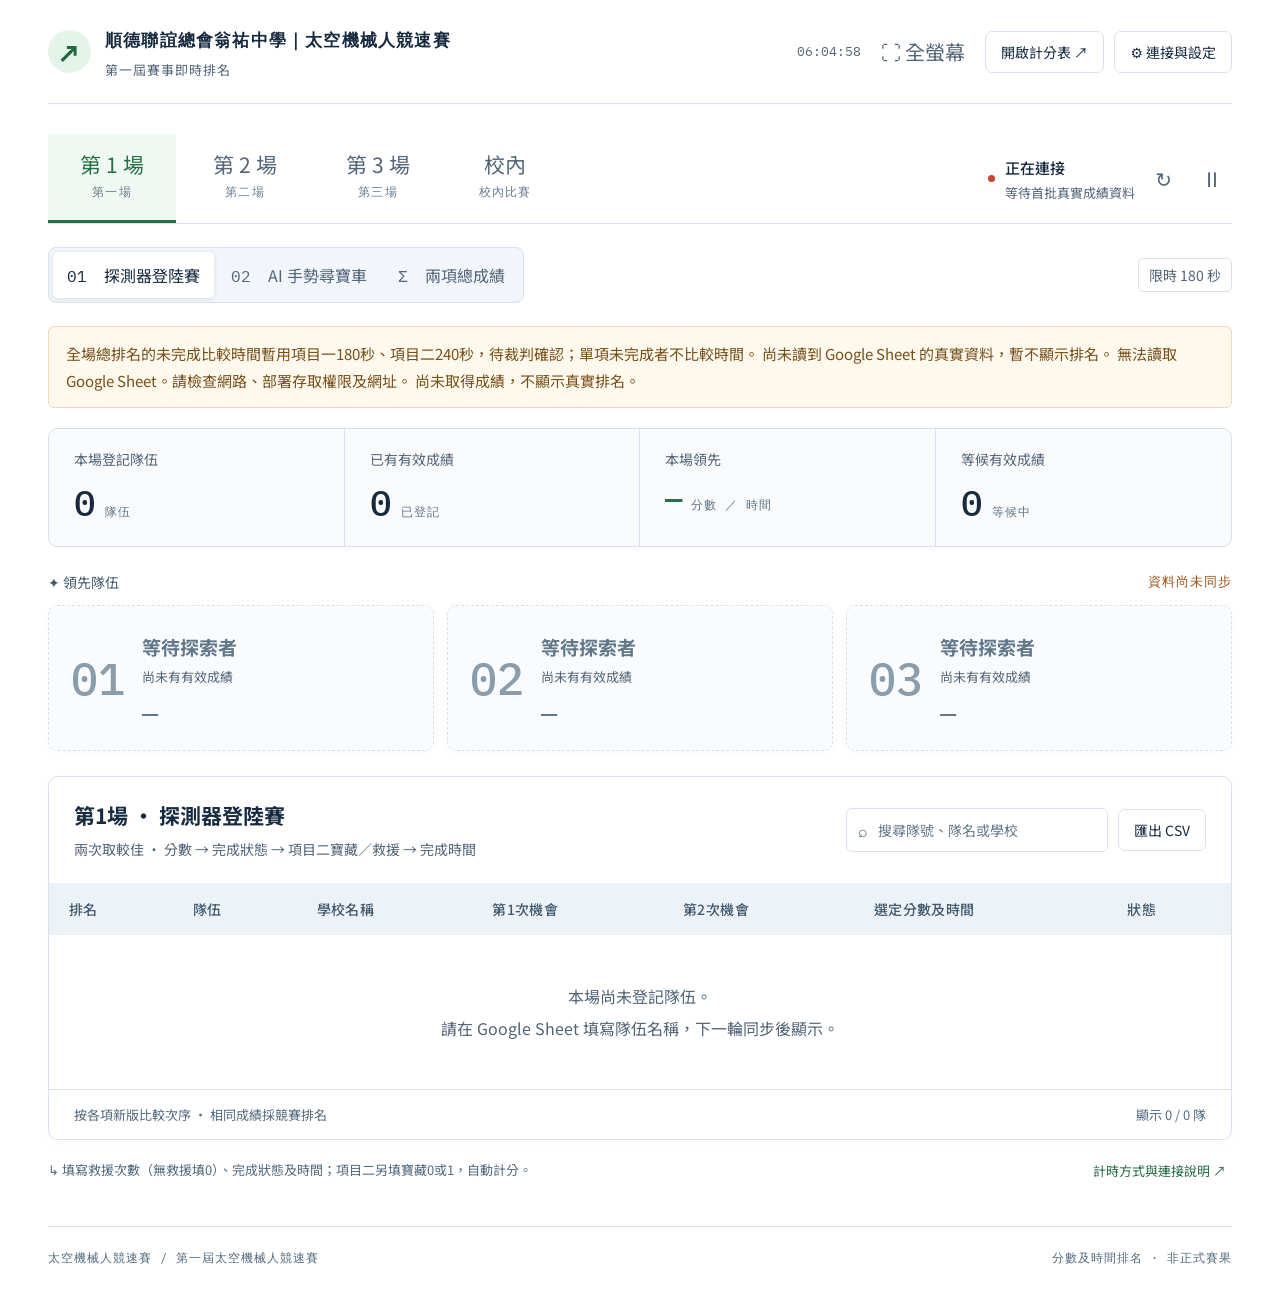
==== commit 54e8649d: "標題加入順德聯誼總會翁祐中學" ====
--- a/index.html
+++ b/index.html
@@ -1,5 +1,5 @@
-<!doctype html><html lang="zh-Hant"><head><meta charset="utf-8"><meta name="viewport" content="width=device-width,initial-scale=1"><meta name="theme-color" content="#09171f"><title>太空機械人競速賽｜即時排名</title><meta name="description" content="第一屆太空機械人競速賽三場及校內即時分數及時間排名看板"><link rel="stylesheet" href="style.css?v=20261104-large"></head><body>
-<div class="shell"><header><a class="brand" href="./" aria-label="返回排名首頁"><span class="mark">↗</span><span>太空機械人競速賽<span class="brand-sub">第一屆賽事即時排名</span></span></a><div class="header-actions"><span id="clock"></span><button id="screen" class="icon-btn">⛶ <span>全螢幕</span></button><a class="outline sheet-link" href="https://docs.google.com/spreadsheets/d/1CsbL8KaRxxKcpNYNvPu61NqI5TOOxrXyl9O6uSXLTLI/edit" target="_blank" rel="noopener">開啟計分表 ↗</a><button id="settingsBtn" class="outline">⚙ 連接與設定</button></div></header>
+<!doctype html><html lang="zh-Hant"><head><meta charset="utf-8"><meta name="viewport" content="width=device-width,initial-scale=1"><meta name="theme-color" content="#09171f"><title>順德聯誼總會翁祐中學｜太空機械人競速賽｜即時排名</title><meta name="description" content="第一屆太空機械人競速賽三場及校內即時分數及時間排名看板"><link rel="stylesheet" href="style.css?v=20261104-large"></head><body>
+<div class="shell"><header><a class="brand" href="./" aria-label="返回排名首頁"><span class="mark">↗</span><span>順德聯誼總會翁祐中學｜太空機械人競速賽<span class="brand-sub">第一屆賽事即時排名</span></span></a><div class="header-actions"><span id="clock"></span><button id="screen" class="icon-btn">⛶ <span>全螢幕</span></button><a class="outline sheet-link" href="https://docs.google.com/spreadsheets/d/1CsbL8KaRxxKcpNYNvPu61NqI5TOOxrXyl9O6uSXLTLI/edit" target="_blank" rel="noopener">開啟計分表 ↗</a><button id="settingsBtn" class="outline">⚙ 連接與設定</button></div></header>
 <main>
 <div class="controlbar"><nav class="session-tabs" aria-label="選擇場次"><button data-session="1" class="active">第 1 場<span>第一場</span></button><button data-session="2">第 2 場<span>第二場</span></button><button data-session="3">第 3 場<span>第三場</span></button><button data-session="4">校內<span>校內比賽</span></button></nav><div class="connection"><span id="statusDot" class="dot demo"></span><div><strong id="statusText">示範模式</strong><small id="updatedText">示範資料，尚未連接 Google Sheet</small></div><button id="refresh" class="icon-btn" title="立即同步">↻</button><button id="pause" class="icon-btn" aria-label="暫停自動同步">Ⅱ</button></div></div>
 <div class="eventbar"><nav class="event-tabs" aria-label="選擇項目"><button data-event="one" class="active">01 <span>探測器登陸賽</span></button><button data-event="two">02 <span>AI 手勢尋寶車</span></button><button data-event="total">Σ <span>兩項總成績</span></button></nav><span id="limitTag" class="limit">限時 180 秒</span></div>
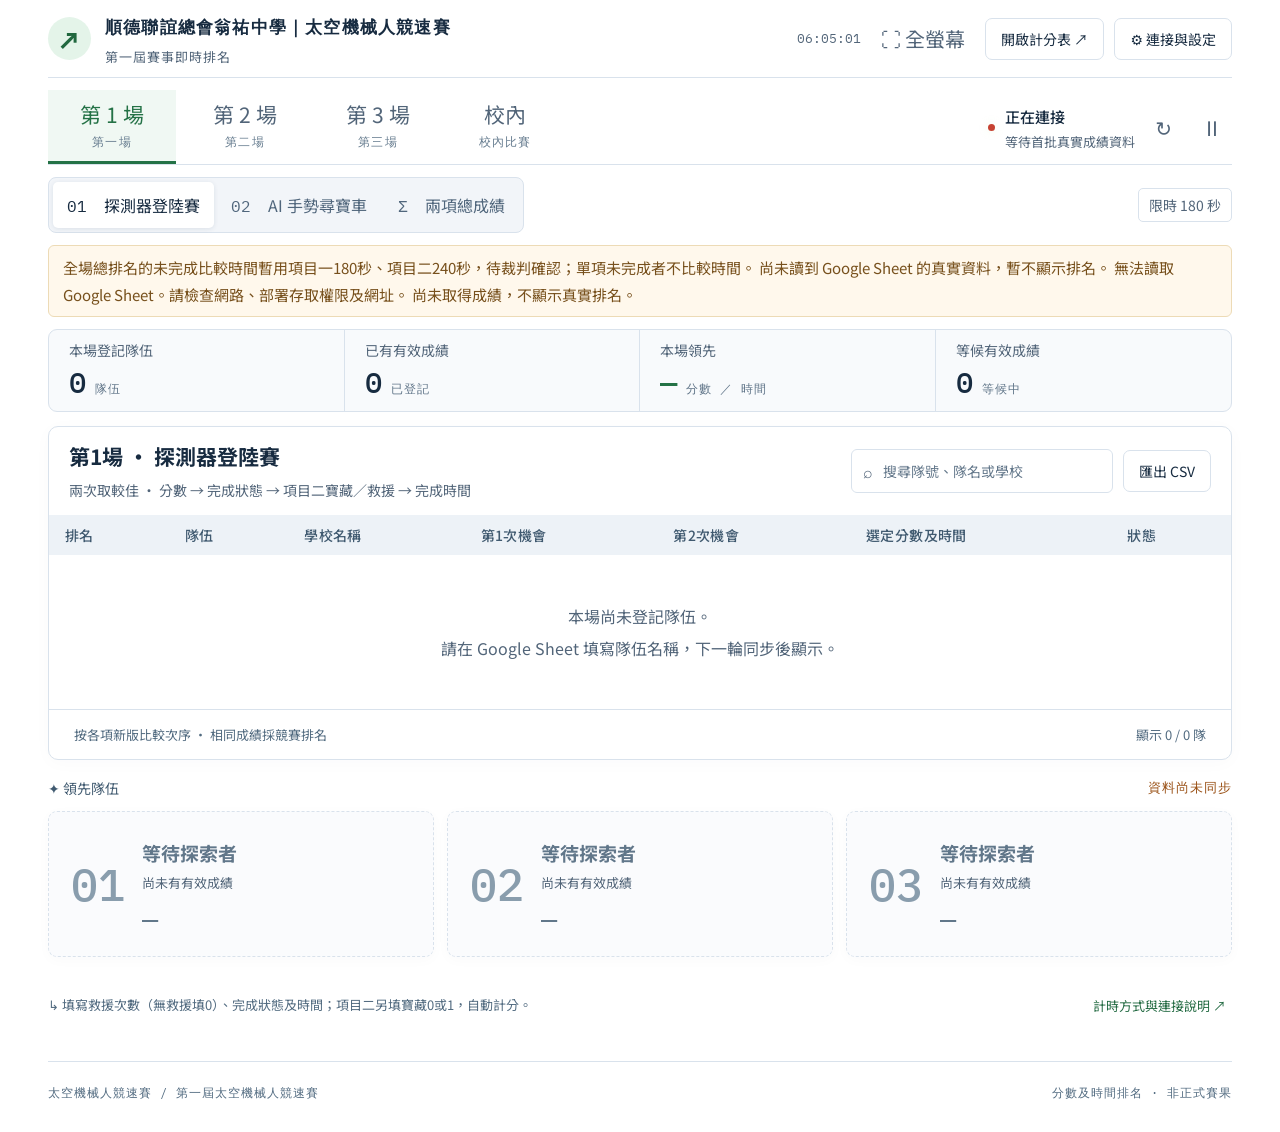
==== commit 5c9f6121: "取消成績表高度限制，精簡行距以顯示更多隊伍" ====
--- a/index.html
+++ b/index.html
@@ -1,4 +1,4 @@
-<!doctype html><html lang="zh-Hant"><head><meta charset="utf-8"><meta name="viewport" content="width=device-width,initial-scale=1"><meta name="theme-color" content="#09171f"><title>順德聯誼總會翁祐中學｜太空機械人競速賽｜即時排名</title><meta name="description" content="第一屆太空機械人競速賽三場及校內即時分數及時間排名看板"><link rel="stylesheet" href="style.css?v=20261104-large"></head><body>
+<!doctype html><html lang="zh-Hant"><head><meta charset="utf-8"><meta name="viewport" content="width=device-width,initial-scale=1"><meta name="theme-color" content="#09171f"><title>順德聯誼總會翁祐中學｜太空機械人競速賽｜即時排名</title><meta name="description" content="第一屆太空機械人競速賽三場及校內即時分數及時間排名看板"><link rel="stylesheet" href="style.css?v=20261104-all-teams"></head><body>
 <div class="shell"><header><a class="brand" href="./" aria-label="返回排名首頁"><span class="mark">↗</span><span>順德聯誼總會翁祐中學｜太空機械人競速賽<span class="brand-sub">第一屆賽事即時排名</span></span></a><div class="header-actions"><span id="clock"></span><button id="screen" class="icon-btn">⛶ <span>全螢幕</span></button><a class="outline sheet-link" href="https://docs.google.com/spreadsheets/d/1CsbL8KaRxxKcpNYNvPu61NqI5TOOxrXyl9O6uSXLTLI/edit" target="_blank" rel="noopener">開啟計分表 ↗</a><button id="settingsBtn" class="outline">⚙ 連接與設定</button></div></header>
 <main>
 <div class="controlbar"><nav class="session-tabs" aria-label="選擇場次"><button data-session="1" class="active">第 1 場<span>第一場</span></button><button data-session="2">第 2 場<span>第二場</span></button><button data-session="3">第 3 場<span>第三場</span></button><button data-session="4">校內<span>校內比賽</span></button></nav><div class="connection"><span id="statusDot" class="dot demo"></span><div><strong id="statusText">示範模式</strong><small id="updatedText">示範資料，尚未連接 Google Sheet</small></div><button id="refresh" class="icon-btn" title="立即同步">↻</button><button id="pause" class="icon-btn" aria-label="暫停自動同步">Ⅱ</button></div></div>
--- a/style.css
+++ b/style.css
@@ -104,3 +104,19 @@
  .best-score{font-size:25px}.best-time{font-size:17px}.best-tag,.pill{font-size:12px}
  .board-foot,.bottom-note,.bottom-note button{font-size:12px}
 }
+
+/* Show all teams with compact spacing while retaining readable type. */
+.table-wrap{max-height:none;overflow-x:auto}
+td,.presentation td{padding:8px 16px}
+th{padding:10px 16px}
+.try-detail{margin-top:2px;line-height:1.35}.team-id{margin-top:2px}
+.try-score,.best-score{margin-bottom:2px}
+header{height:78px}.controlbar{margin-top:12px}
+.session-tabs button{padding-top:9px;padding-bottom:10px}
+.eventbar{margin:12px 0}.message{padding:8px 14px;margin-bottom:12px}
+.stats>div{padding:10px 20px}.stats strong{margin-top:3px;font-size:29px}
+.board-head{padding:14px 20px}
+main{display:flex;flex-direction:column}
+.leader-section{order:1;margin:18px 0}.bottom-note{order:2}
+.board{margin-top:14px}
+@media(max-width:720px){header{height:auto;min-height:78px;padding:12px 0;gap:12px;flex-wrap:wrap}.stats>div{padding:10px 14px}td{padding:8px 12px}.board-head{padding:12px 15px}}
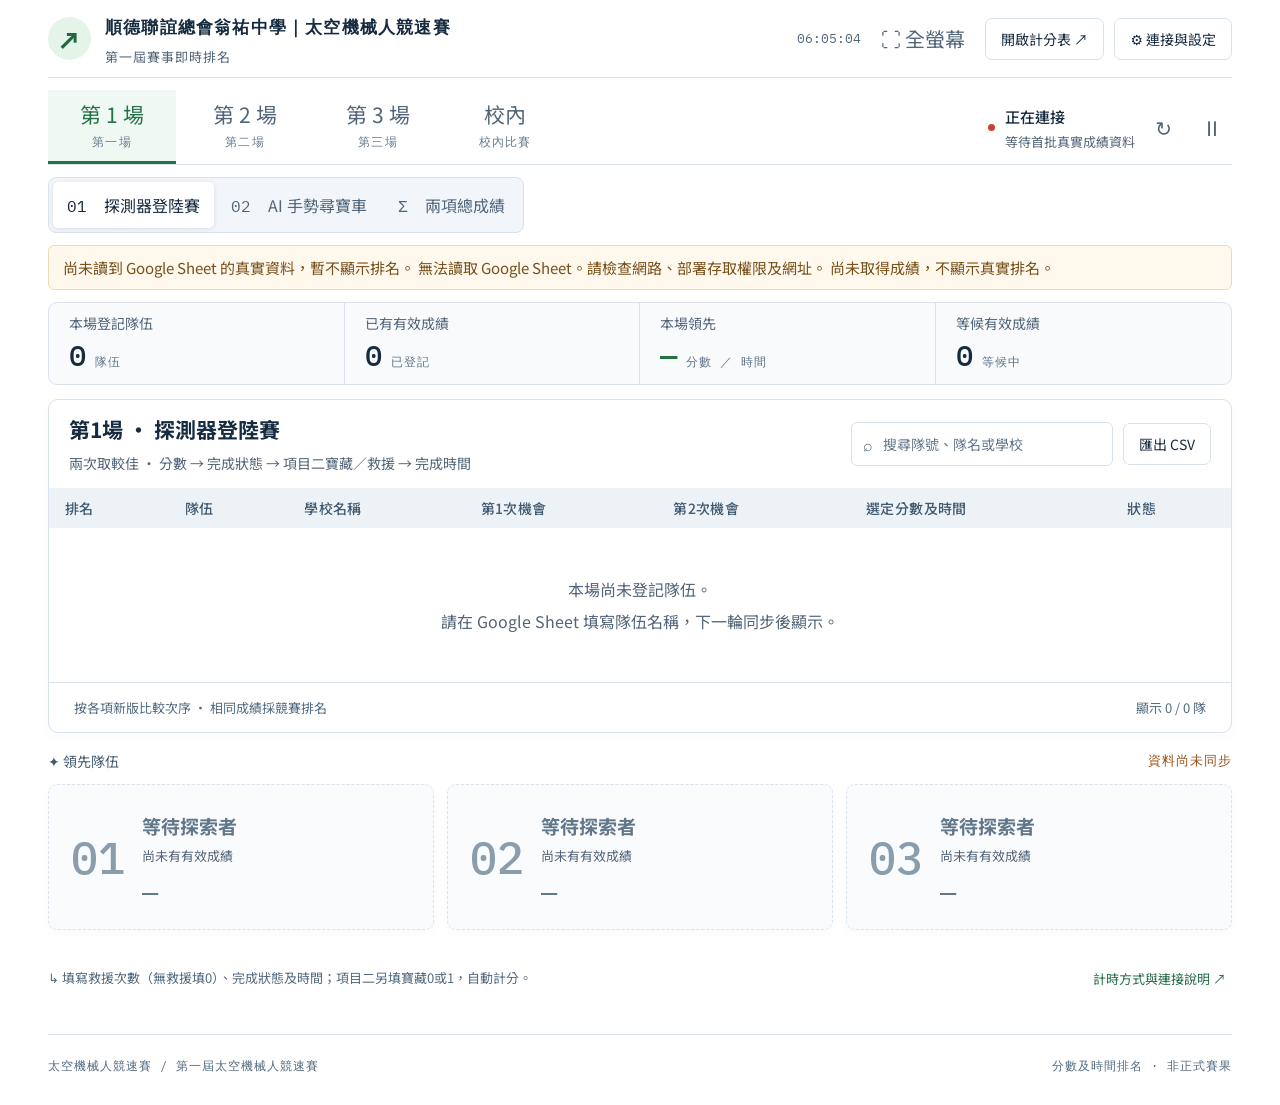
==== commit ac098492: "移除網頁項目時限" ====
--- a/index.html
+++ b/index.html
@@ -2,7 +2,7 @@
 <div class="shell"><header><a class="brand" href="./" aria-label="返回排名首頁"><span class="mark">↗</span><span>順德聯誼總會翁祐中學｜太空機械人競速賽<span class="brand-sub">第一屆賽事即時排名</span></span></a><div class="header-actions"><span id="clock"></span><button id="screen" class="icon-btn">⛶ <span>全螢幕</span></button><a class="outline sheet-link" href="https://docs.google.com/spreadsheets/d/1CsbL8KaRxxKcpNYNvPu61NqI5TOOxrXyl9O6uSXLTLI/edit" target="_blank" rel="noopener">開啟計分表 ↗</a><button id="settingsBtn" class="outline">⚙ 連接與設定</button></div></header>
 <main>
 <div class="controlbar"><nav class="session-tabs" aria-label="選擇場次"><button data-session="1" class="active">第 1 場<span>第一場</span></button><button data-session="2">第 2 場<span>第二場</span></button><button data-session="3">第 3 場<span>第三場</span></button><button data-session="4">校內<span>校內比賽</span></button></nav><div class="connection"><span id="statusDot" class="dot demo"></span><div><strong id="statusText">示範模式</strong><small id="updatedText">示範資料，尚未連接 Google Sheet</small></div><button id="refresh" class="icon-btn" title="立即同步">↻</button><button id="pause" class="icon-btn" aria-label="暫停自動同步">Ⅱ</button></div></div>
-<div class="eventbar"><nav class="event-tabs" aria-label="選擇項目"><button data-event="one" class="active">01 <span>探測器登陸賽</span></button><button data-event="two">02 <span>AI 手勢尋寶車</span></button><button data-event="total">Σ <span>兩項總成績</span></button></nav><span id="limitTag" class="limit">限時 180 秒</span></div>
+<div class="eventbar"><nav class="event-tabs" aria-label="選擇項目"><button data-event="one" class="active">01 <span>探測器登陸賽</span></button><button data-event="two">02 <span>AI 手勢尋寶車</span></button><button data-event="total">Σ <span>兩項總成績</span></button></nav></div>
 <div id="liveMessage" class="message" role="status" aria-live="polite"></div>
 <section class="stats" aria-label="場次概況"><div><small>本場登記隊伍</small><strong id="statTeams">—</strong><span>隊伍</span></div><div><small>已有有效成績</small><strong id="statFinished">—</strong><span>已登記</span></div><div><small>本場領先</small><strong id="statBest">—</strong><span>分數 ／ 時間</span></div><div><small>等候有效成績</small><strong id="statWaiting">—</strong><span>等候中</span></div></section>
 <section class="leader-section"><div class="section-label"><span>✦ 領先隊伍</span><span id="modeBadge">示範資料</span></div><div id="leaders" class="leaders"></div></section>
@@ -11,6 +11,6 @@
 </main><footer><span>太空機械人競速賽 / 第一屆太空機械人競速賽</span><span id="footerMode">示範資料 · 非正式賽果</span></footer></div>
 <dialog id="settings"><div class="modal-head"><div><div class="eyebrow">資料連接</div><h2>連接你的 Google Sheet</h2></div><button id="closeSettings" class="icon-btn" aria-label="關閉">✕</button></div><p class="modal-intro">計分員只需在試算表輸入，排名頁會自動讀取。第1至3場及校內各有30個隊位，支援兩項各兩次機會。</p>
 <ol class="setup-steps"><li><strong>同一份計分表，四個分頁</strong><p>「第1場」「第2場」「第3場」「校內」各有30個隊位，並附「使用說明」。點下方連結開啟計分表，再選「擴充功能 → Apps Script」，貼上以下已設定好來源的程式並儲存。<strong>現有三場資料保留；「校內」工作表已建立。更新程式後，請在「部署 → 管理部署」編輯現有部署，選新版本並部署，保留原有 /exec 網址。</strong></p><a href="https://docs.google.com/spreadsheets/d/1CsbL8KaRxxKcpNYNvPu61NqI5TOOxrXyl9O6uSXLTLI/edit" target="_blank" rel="noopener" class="text-link">開啟 Google 計分表 ↗</a>　<a href="Code.gs" download class="text-link">下載已填妥程式 Code.gs ↓</a> <button id="copyCode" class="text-link">複製程式</button></li><li><strong>部署 Google Apps Script</strong><p>選「部署 → 新增部署作業 → 網頁應用程式」；執行身分選「我」，存取權選「所有人」。複製以 <code>/exec</code> 結尾的網址。學校帳戶若禁止此權限，須先由管理員開放或改用大會允許的帳戶。</p><p class="privacy">此唯讀端點會輸出隊號、隊名及成績。只在專用表格存放可展示的賽事資料；不用公開試算表的編輯權限。</p></li><li><strong>貼上網址並連接</strong><form id="connectForm"><label for="endpoint">Apps Script 網頁應用程式網址</label><input type="url" id="endpoint" placeholder="https://script.google.com/macros/s/…/exec" required><div class="form-row"><label>自動同步間隔 <select id="interval"><option value="5">5秒</option><option value="10">10秒</option><option value="15">15秒</option><option value="30">30秒</option></select></label><button class="primary" id="connectBtn" type="submit">連接並讀取資料 ↗</button></div></form><p id="connectStatus" role="status"></p></li></ol>
-<details open><summary>計分員怎樣填寫？</summary><p>每列一隊，輸入「隊伍名稱」才會顯示。每項每次填分數、時間、狀態。時間輸入 <code>1:23.45</code> 或總秒數 <code>83.45</code>，也接受 <code>1:23:45</code>（最後兩位為百分秒）。請保留時間欄的純文字格式。</p><p>每次機會的欄位已放在一起：項目一「分數（自動）、時間、救援次數、狀態」；項目二「分數（自動）、時間、救援次數、寶藏0或1、狀態」。無救援填0。兩次機會各自一組，分數自動扣除每次救援5分。學校名稱在C欄輸入；舊分數保留於隱藏欄供核對。新版限時為180／240秒。未完成的全場比較時間暫用限時，待裁判確認。</p><p>同步採定時讀取，並非逐字即時推送；正常於下一輪讀取後更新，實際延遲受 Google、網路及配額影響。斷線會保留上次資料並顯示警告。修改 Apps Script 後須更新部署版本。</p></details>
+<details open><summary>計分員怎樣填寫？</summary><p>每列一隊，輸入「隊伍名稱」才會顯示。每項每次填分數、時間、狀態。時間輸入 <code>1:23.45</code> 或總秒數 <code>83.45</code>，也接受 <code>1:23:45</code>（最後兩位為百分秒）。請保留時間欄的純文字格式。</p><p>每次機會的欄位已放在一起：項目一「分數（自動）、時間、救援次數、狀態」；項目二「分數（自動）、時間、救援次數、寶藏0或1、狀態」。無救援填0。兩次機會各自一組，分數自動扣除每次救援5分。學校名稱在C欄輸入；舊分數保留於隱藏欄供核對。兩項皆完成才計算總時間。</p><p>同步採定時讀取，並非逐字即時推送；正常於下一輪讀取後更新，實際延遲受 Google、網路及配額影響。斷線會保留上次資料並顯示警告。修改 Apps Script 後須更新部署版本。</p></details>
 <div class="modal-bottom"><button id="demo" class="outline">切換示範資料</button><button id="copyLink" class="outline">複製帶資料來源的看板連結</button><a href="setup-guide.txt" download class="text-link">下載完整設定說明 ↓</a></div><p class="small">連接設定保存在此瀏覽器；要在另一電腦顯示相同來源，請複製看板連結。網站瀏覽權限依 GitHub Pages 設定；計分表編輯權限另外管理。</p></dialog>
-<script type="module" src="app.js?v=20261104-school-lock"></script><dialog id="schoolAccess" aria-labelledby="schoolTitle"><div class="modal-head"><h2 id="schoolTitle">校內比賽</h2><button id="schoolCancel" type="button" class="outline">取消</button></div><p>請輸入密碼以查看校內成績。</p><form id="schoolForm"><label for="schoolPassword">訪問密碼</label><input id="schoolPassword" name="password" type="password" autocomplete="current-password" required style="display:block;width:100%;padding:12px;margin:12px 0;border:1px solid #bccbd7;border-radius:6px;font-size:18px"><button id="schoolSubmit" class="primary" type="submit">解鎖校內比賽</button><p id="schoolError" role="status" aria-live="polite"></p></form><p class="small">驗證於本頁暫時有效；重新載入頁面需再次輸入。</p></dialog></body></html>
+<script type="module" src="app.js?v=no-time-limit"></script><dialog id="schoolAccess" aria-labelledby="schoolTitle"><div class="modal-head"><h2 id="schoolTitle">校內比賽</h2><button id="schoolCancel" type="button" class="outline">取消</button></div><p>請輸入密碼以查看校內成績。</p><form id="schoolForm"><label for="schoolPassword">訪問密碼</label><input id="schoolPassword" name="password" type="password" autocomplete="current-password" required style="display:block;width:100%;padding:12px;margin:12px 0;border:1px solid #bccbd7;border-radius:6px;font-size:18px"><button id="schoolSubmit" class="primary" type="submit">解鎖校內比賽</button><p id="schoolError" role="status" aria-live="polite"></p></form><p class="small">驗證於本頁暫時有效；重新載入頁面需再次輸入。</p></dialog></body></html>
